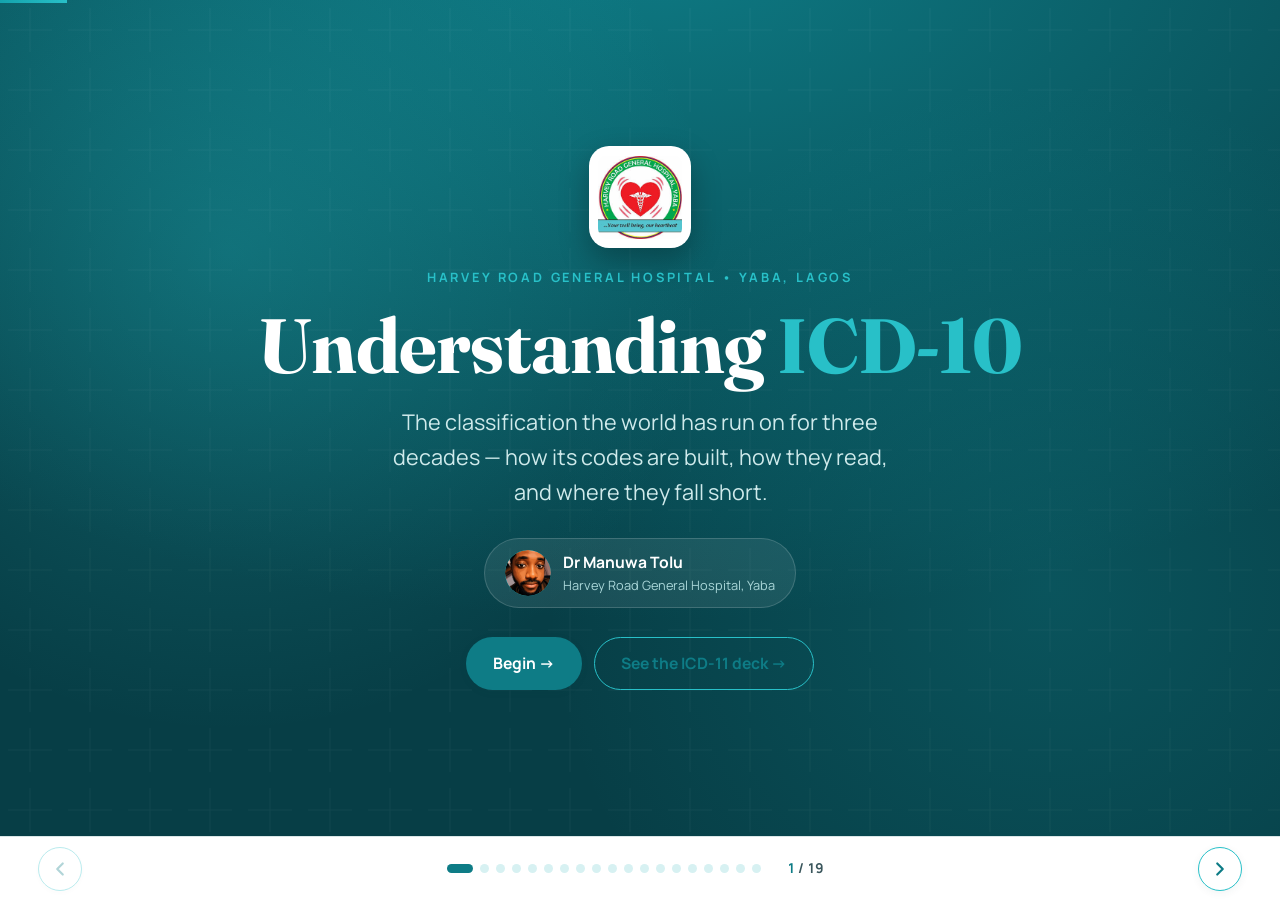
==== icd10/index.html @ 9a33a319 "ICD-10: mobile landing fix, bigger DB, OpenAI-assisted demo - Landing page: fix mobile clipping wher" ====
<!DOCTYPE html>
<html lang="en">
<head>
  <meta charset="UTF-8" />
  <meta name="viewport" content="width=device-width, initial-scale=1.0" />
  <meta name="description" content="A professional slide presentation on ICD-10 — what it is, a short history, how its codes are built and read, the 22 chapters, the friction of coding in a real EMR, a write-freely suggestion-pill demo, and its limitations. By Dr Manuwa Tolu, Harvey Road General Hospital, Yaba." />
  <meta name="author" content="Dr Manuwa Tolu" />
  <title>ICD-10 — Harvey Road General Hospital, Yaba</title>
  <link rel="icon" type="image/svg+xml" href="../assets/img/favicon.svg" />
  <link rel="preconnect" href="https://fonts.googleapis.com" />
  <link rel="preconnect" href="https://fonts.gstatic.com" crossorigin />
  <link href="https://fonts.googleapis.com/css2?family=Manrope:wght@400;500;600;700;800&family=Fraunces:opsz,wght@9..144,500;9..144,600;9..144,700&display=swap" rel="stylesheet" />
  <link rel="stylesheet" href="../assets/css/styles.css?v=20260629a" />
  <link rel="stylesheet" href="../assets/css/icd10.css?v=20260630b" />
</head>
<body>

  <div class="scroll-progress" id="scrollProgress" aria-hidden="true"></div>

  <div class="deck" id="deck">
    <div class="stage" id="stage">

    <!-- ============ 1 · COVER ============ -->
    <section class="slide cover is-active" id="cover" data-title="Cover">
      <div class="cover__bg" aria-hidden="true"></div>
      <div class="cover__inner">
        <img src="../assets/img/logo.jpeg?v=20260625g" alt="Harvey Road General Hospital crest" class="cover__logo" />
        <p class="eyebrow">Harvey Road General Hospital &bull; Yaba, Lagos</p>
        <h1 class="cover__title">Understanding <span>ICD-10</span></h1>
        <p class="cover__subtitle">The classification the world has run on for three decades &mdash; how its codes are built, how they read, and where they fall short.</p>
        <div class="cover__byline">
          <div class="avatar" aria-hidden="true"><img class="avatar__img" src="../assets/img/presenter.png?v=20260625g" alt="" onerror="this.remove()" />MT</div>
          <div>
            <strong>Dr Manuwa Tolu</strong>
            <span>Harvey Road General Hospital, Yaba</span>
          </div>
        </div>
        <div class="cover__cta">
          <button class="btn btn--solid btn--lg" data-target="outline" type="button">Begin &rarr;</button>
          <a class="btn btn--ghost btn--lg" href="../icd11/">See the ICD-11 deck &rarr;</a>
        </div>
      </div>
    </section>

    <!-- ============ OUTLINE ============ -->
    <section class="slide slide--tint" id="outline" data-title="Outline">
      <div class="slide__inner">
        <p class="kicker">What we&rsquo;ll cover</p>
        <h2>Outline</h2>
        <p class="lead">From what the ICD is, to how an ICD-10 code reads &mdash; and why a successor was needed.</p>

        <ol class="outline-list">
          <li><b>What the ICD is</b><span>A short history, and why we code</span></li>
          <li><b>One code, many names</b><span>Why a code beats a label</span></li>
          <li><b>ICD-10 in brief</b><span>The headline facts</span></li>
          <li><b>Anatomy of a code</b><span>Reading <code>I21.0</code>, piece by piece</span></li>
          <li><b>The 22 chapters</b><span>How the whole system is laid out</span></li>
          <li><b>Codes in practice</b><span>Everyday diagnoses, looked up</span></li>
          <li><b>Stressful with our EMR</b><span>The real friction on the ward</span></li>
          <li><b>A better way</b><span>Write freely, pick code pills &mdash; live demo</span></li>
          <li><b>Who should code?</b><span>Doctors, coders and software</span></li>
          <li><b>Limitations &amp; ICD-11</b><span>Where ICD-10 strains, and what&rsquo;s next</span></li>
        </ol>
      </div>
    </section>

    <!-- ============ WHAT IS ICD ============ -->
    <section class="slide" id="what-is-icd" data-title="What is the ICD?">
      <div class="slide__inner">
        <p class="kicker">Foundations</p>
        <h2>What is the ICD?</h2>
        <p class="lead">The WHO&rsquo;s global standard for turning a diagnosis into a structured, comparable <strong>code</strong>.</p>

        <div class="grid grid-3">
          <div class="card">
            <div class="card__icon">🌍</div>
            <h3>Common language</h3>
            <p>One code means the same thing worldwide.</p>
          </div>
          <div class="card">
            <div class="card__icon">📊</div>
            <h3>Counts what matters</h3>
            <p>Mortality and morbidity statistics start here.</p>
          </div>
          <div class="card">
            <div class="card__icon">💳</div>
            <h3>Runs the business</h3>
            <p>Billing, NHIS/HMO claims and research.</p>
          </div>
        </div>
      </div>
    </section>

    <!-- ============ HISTORY ============ -->
    <section class="slide slide--tint" id="history" data-title="A short history">
      <div class="slide__inner">
        <p class="kicker">Where it came from</p>
        <h2>A short history</h2>
        <p class="lead">130 years of classifying disease &mdash; with ICD-10 holding the line for a generation.</p>

        <ol class="htl">
          <li>
            <span class="htl__dot"></span>
            <span class="htl__year">1893</span>
            <h3>The first list</h3>
            <p>Bertillon&rsquo;s International List of Causes of Death.</p>
          </li>
          <li>
            <span class="htl__dot"></span>
            <span class="htl__year">1948</span>
            <h3>WHO takes over</h3>
            <p>ICD-6 &mdash; first to include illness, not just death.</p>
          </li>
          <li class="htl--focus">
            <span class="htl__dot"></span>
            <span class="htl__year">1994</span>
            <h3>ICD-10</h3>
            <p>Endorsed 1990, in use from 1994 &mdash; still used across much of the world.</p>
          </li>
          <li>
            <span class="htl__dot"></span>
            <span class="htl__year">2022</span>
            <h3>ICD-11</h3>
            <p>The digital successor, in effect since 1 Jan 2022.</p>
          </li>
        </ol>
      </div>
    </section>

    <!-- ============ WHY WE STRESS OURSELVES TO CODE ============ -->
    <section class="slide" id="why-stress" data-title="Why bother coding?">
      <div class="slide__inner">
        <p class="kicker">The honest question</p>
        <h2>Why stress ourselves coding every diagnosis?</h2>
        <p class="lead">On a busy ward it feels like extra paperwork. Why not just write &ldquo;heart attack&rdquo; in the notes and move on?</p>

        <div class="whyans">
          <p class="whyans__because">Because a diagnosis written in free text is just <em>words</em> &mdash; a coded one is <strong>data</strong> the whole system can read, count and act on.</p>
        </div>

        <div class="whyrow">
          <div class="whyrow__item">
            <span class="whyrow__k">🔎</span>
            <div><b>Words don&rsquo;t compute</b><span>&ldquo;HTN&rdquo;, &ldquo;high BP&rdquo; and &ldquo;hypertension&rdquo; are invisible to a search &mdash; one code (<code>I10</code>) unites them all.</span></div>
          </div>
          <div class="whyrow__item">
            <span class="whyrow__k">💳</span>
            <div><b>No code, no claim</b><span>NHIS/HMO reimbursement, audits and national statistics start from a valid code, not a phrase.</span></div>
          </div>
          <div class="whyrow__item">
            <span class="whyrow__k">🌍</span>
            <div><b>It travels</b><span>The same code means the same disease in any ward, any hospital, any country.</span></div>
          </div>
        </div>

        <div class="callout">The few seconds it takes to code a diagnosis are what turn a note nobody can query into a data point everyone can.</div>
      </div>
    </section>

    <!-- ============ ONE CODE, MANY NAMES (universality) ============ -->
    <section class="slide slide--tint" id="universality" data-title="One code, many names">
      <div class="slide__inner">
        <p class="kicker">The proof</p>
        <h2>One code, many names</h2>
        <p class="lead">Lay terms, abbreviations, clinical language, other tongues &mdash; all of these name the <strong>same disease</strong>, and ICD-10 collapses them into a single, unambiguous code.</p>

        <div class="uni" role="img" aria-label="The ICD-10 code I21.9, Acute myocardial infarction, surrounded by its many names: Heart attack, MI, Myocardial infarction, Coronary thrombosis, Cardiac infarction, Crise cardiaque (French), Herzinfarkt (German), and Infarto de miocardio (Spanish).">
          <div class="uni__orbit" aria-hidden="true"></div>

          <div class="uni__core">
            <span class="uni__corecode">I21.9</span>
            <span class="uni__corelabel">Acute myocardial infarction</span>
            <span class="uni__coretag">ICD-10 &middot; Circulatory system</span>
          </div>

          <span class="uni__term uni__term--1"><span class="uni__chip">Heart attack</span></span>
          <span class="uni__term uni__term--2"><span class="uni__chip">MI</span></span>
          <span class="uni__term uni__term--3"><span class="uni__chip">Myocardial infarction</span></span>
          <span class="uni__term uni__term--4"><span class="uni__chip">Coronary thrombosis</span></span>
          <span class="uni__term uni__term--5"><span class="uni__chip">Cardiac infarction</span></span>
          <span class="uni__term uni__term--6"><span class="uni__chip">Crise cardiaque <em>FR</em></span></span>
          <span class="uni__term uni__term--7"><span class="uni__chip">Herzinfarkt <em>DE</em></span></span>
          <span class="uni__term uni__term--8"><span class="uni__chip">Infarto de miocardio <em>ES</em></span></span>
        </div>

        <p class="footnote">Eight names, one meaning &mdash; <code>I21.9</code>. That is what &ldquo;a common language for health&rdquo; actually buys us, and the clearest answer to <em>why we code</em>.</p>
      </div>
    </section>

    <!-- ============ WHY WE CODE ============ -->
    <section class="slide" id="why-code" data-title="Why we code">
      <div class="slide__inner">
        <p class="kicker">Why it matters</p>
        <h2>Why code a diagnosis at all?</h2>
        <p class="lead">A coded diagnosis is more than a label &mdash; it becomes data that works for you.</p>

        <div class="grid grid-3">
          <div class="card">
            <div class="card__icon">📈</div>
            <h3>Epidemiology &amp; planning</h3>
            <p>Track disease burden, spot outbreaks, and allocate resources on real counts.</p>
          </div>
          <div class="card">
            <div class="card__icon">💳</div>
            <h3>Billing &amp; claims</h3>
            <p>NHIS/HMO reimbursement and tariffs start from a valid code.</p>
          </div>
          <div class="card">
            <div class="card__icon">🔬</div>
            <h3>Research &amp; audit</h3>
            <p>Coded records can be queried in seconds &mdash; no manual chart review.</p>
          </div>
        </div>

        <div class="callout">Whatever the edition, the point is the same: a name nobody can query becomes a data point everyone can.</div>
      </div>
    </section>

    <!-- ============ ICD-10 IN BRIEF ============ -->
    <section class="slide slide--tint" id="brief" data-title="ICD-10 in brief">
      <div class="slide__inner">
        <p class="kicker">The 1994 standard</p>
        <h2>ICD-10, in brief</h2>
        <p class="lead">For three decades the world&rsquo;s default &mdash; the version most hospitals, including ours, still code with.</p>

        <ul class="feature-list feature-list--lg">
          <li><strong>Paper-first</strong> &mdash; built for printed tabular volumes and manual coding; software support came later.</li>
          <li><strong>Alphanumeric codes</strong> &mdash; a letter then digits, e.g. <code>I21</code> for an acute myocardial infarction.</li>
          <li><strong>Pre-coordinated</strong> &mdash; one fixed code per concept, with little room to combine detail or grow.</li>
        </ul>

        <div class="stat-row">
          <div class="stat"><span class="stat__num" data-count="1994">1994</span><span class="stat__label">came into use</span></div>
          <div class="stat"><span class="stat__num" data-count="22">22</span><span class="stat__label">chapters</span></div>
          <div class="stat"><span class="stat__num" data-count="14400" data-prefix="~" data-comma="1">~14,400</span><span class="stat__label">codes</span></div>
        </div>

        <p class="footnote">Endorsed by the World Health Assembly in 1990 and in use from 1994. ICD-11 replaced it from 1&nbsp;January&nbsp;2022 &mdash; but ICD-10 remains widely in service.</p>
      </div>
    </section>

    <!-- ============ ANATOMY OF A CODE ============ -->
    <section class="slide" id="anatomy" data-title="Anatomy of a code">
      <div class="slide__inner">
        <p class="kicker">Reading a code</p>
        <h2>Anatomy of an ICD-10 code</h2>

        <div class="a10">
          <div class="a10__codewrap">
            <div class="a10__code" aria-hidden="true">
              <span class="a10seg a10seg--1">I</span><span class="a10seg a10seg--2">21</span><span class="a10seg a10dot">.</span><span class="a10seg a10seg--3" id="a10SubDigit">0</span>
            </div>
            <p class="a10dxline"><span class="a10dxline__code" id="a10DxCode">I21.0</span> <span id="a10DxText">Acute MI of the anterior wall</span></p>
            <p class="a10hint">Watch the <b>4th character</b> &mdash; one category, many diagnoses.</p>
          </div>
          <ul class="a10legend">
            <li class="a10legend__row a10legend__row--1"><span class="a10dotk a10dotk--1"></span><strong>I</strong> &mdash; <b>chapter</b>: IX Diseases of the circulatory system (I00&ndash;I99)</li>
            <li class="a10legend__row a10legend__row--2"><span class="a10dotk a10dotk--2"></span><strong>21</strong> &mdash; <b>category</b>: acute myocardial infarction</li>
            <li class="a10legend__row a10legend__row--3"><span class="a10dotk a10dotk--3"></span><strong>.<span id="a10SubLegendDigit">0</span></strong> &mdash; <b>subcategory</b>: <span id="a10SubText">anterior wall</span> &middot; the 4th character adds the detail</li>
          </ul>
        </div>

        <p class="footnote">One letter, then digits, then an optional decimal detail &mdash; and that last character is where one diagnosis becomes many. The same heart attack is <code>BA41</code> in ICD-11 &mdash; <a href="../icd11/">see how that deck builds it</a>.</p>
      </div>
    </section>

    <!-- ============ THE 22 CHAPTERS ============ -->
    <section class="slide slide--tint" id="chapters" data-title="The 22 chapters">
      <div class="slide__inner slide__inner--wide">
        <p class="kicker">The whole map</p>
        <h2>The shape of ICD-10 &mdash; 22 chapters</h2>
        <p class="lead">Every code lives in one of 22 chapters, each owning a block of the alphabet.</p>

        <div class="chapters-cols">
          <table class="struct-table struct-table--chap a10chap">
            <thead><tr><th>#</th><th>Range</th><th>Chapter</th></tr></thead>
            <tbody>
              <tr style="--i:1"><td>I</td><td><code>A00&ndash;B99</code></td><td>Certain infectious or parasitic diseases</td></tr>
              <tr style="--i:2"><td>II</td><td><code>C00&ndash;D48</code></td><td>Neoplasms</td></tr>
              <tr style="--i:3"><td>III</td><td><code>D50&ndash;D89</code></td><td>Blood, blood-forming organs &amp; immune mechanism</td></tr>
              <tr style="--i:4"><td>IV</td><td><code>E00&ndash;E90</code></td><td>Endocrine, nutritional or metabolic</td></tr>
              <tr style="--i:5"><td>V</td><td><code>F00&ndash;F99</code></td><td>Mental and behavioural disorders</td></tr>
              <tr style="--i:6"><td>VI</td><td><code>G00&ndash;G99</code></td><td>Nervous system</td></tr>
              <tr style="--i:7"><td>VII</td><td><code>H00&ndash;H59</code></td><td>Eye and adnexa</td></tr>
              <tr style="--i:8"><td>VIII</td><td><code>H60&ndash;H95</code></td><td>Ear and mastoid process</td></tr>
              <tr style="--i:9"><td>IX</td><td><code>I00&ndash;I99</code></td><td>Circulatory system</td></tr>
              <tr style="--i:10"><td>X</td><td><code>J00&ndash;J99</code></td><td>Respiratory system</td></tr>
              <tr style="--i:11"><td>XI</td><td><code>K00&ndash;K93</code></td><td>Digestive system</td></tr>
            </tbody>
          </table>
          <table class="struct-table struct-table--chap a10chap">
            <thead><tr><th>#</th><th>Range</th><th>Chapter</th></tr></thead>
            <tbody>
              <tr style="--i:12"><td>XII</td><td><code>L00&ndash;L99</code></td><td>Skin and subcutaneous tissue</td></tr>
              <tr style="--i:13"><td>XIII</td><td><code>M00&ndash;M99</code></td><td>Musculoskeletal system &amp; connective tissue</td></tr>
              <tr style="--i:14"><td>XIV</td><td><code>N00&ndash;N99</code></td><td>Genitourinary system</td></tr>
              <tr style="--i:15"><td>XV</td><td><code>O00&ndash;O99</code></td><td>Pregnancy, childbirth and the puerperium</td></tr>
              <tr style="--i:16"><td>XVI</td><td><code>P00&ndash;P96</code></td><td>Certain conditions originating in the perinatal period</td></tr>
              <tr style="--i:17"><td>XVII</td><td><code>Q00&ndash;Q99</code></td><td>Congenital malformations &amp; chromosomal abnormalities</td></tr>
              <tr style="--i:18"><td>XVIII</td><td><code>R00&ndash;R99</code></td><td>Symptoms, signs &amp; abnormal findings, NEC</td></tr>
              <tr style="--i:19"><td>XIX</td><td><code>S00&ndash;T98</code></td><td>Injury, poisoning &amp; external-cause consequences</td></tr>
              <tr style="--i:20"><td>XX</td><td><code>V01&ndash;Y98</code></td><td>External causes of morbidity and mortality</td></tr>
              <tr style="--i:21"><td>XXI</td><td><code>Z00&ndash;Z99</code></td><td>Factors influencing health status</td></tr>
              <tr style="--i:22"><td>XXII</td><td><code>U00&ndash;U85</code></td><td>Codes for special purposes</td></tr>
            </tbody>
          </table>
        </div>

        <p class="footnote">Chapter&nbsp;IX (circulatory) holds <code>I21</code> &mdash; our heart attack. Letters map to body systems; <code>U</code> is reserved for special purposes.</p>
      </div>
    </section>

    <!-- ============ CODES IN PRACTICE (typewriter) ============ -->
    <section class="slide" id="reading" data-title="Codes in practice">
      <div class="slide__inner">
        <p class="kicker">On the ward</p>
        <h2>Reading codes in practice</h2>
        <p class="lead">In a standard EMR you don&rsquo;t memorise codes &mdash; you look them up. Type the diagnosis, pick the match.</p>

        <div class="a10wt">
          <div class="searchbox searchbox--demo a10wt__box">
            <svg viewBox="0 0 24 24" width="18" height="18" fill="none" stroke="currentColor" stroke-width="2.2" stroke-linecap="round"><circle cx="11" cy="11" r="7"></circle><line x1="21" y1="21" x2="16.65" y2="16.65"></line></svg>
            <span class="wt__typed" id="a10Typed"></span><span class="wt__caret" id="a10Caret"></span>
          </div>
          <ul class="a10wt__results" id="a10Results">
            <li data-pick="1"><code>B54</code><span>Unspecified malaria</span></li>
            <li><code>B50</code><span>Plasmodium falciparum malaria</span></li>
            <li><code>B51</code><span>Plasmodium vivax malaria</span></li>
          </ul>
        </div>

        <button class="btn btn--ghost a10wt__replay" id="a10Replay" type="button">↻ Replay</button>
      </div>
    </section>

    <!-- ============ CHALLENGES ON OUR WARD ============ -->
    <section class="slide slide--tint" id="challenges" data-title="The problem on our ward">
      <div class="slide__inner">
        <p class="kicker">The real-world friction</p>
        <h2>Why coding is stressful with our EMR</h2>
        <p class="lead">The classification is sound &mdash; but day to day, three things get in the way.</p>

        <div class="grid grid-3 a10lim">
          <div class="card" style="--i:1"><div class="card__icon">⌨️</div><h3>The search barely works</h3><p>Our EMR&rsquo;s ICD field is sluggish &mdash; it often doesn&rsquo;t register what you type, so you give up and free-type the diagnosis instead.</p></div>
          <div class="card" style="--i:2"><div class="card__icon">📶</div><h3>It chokes on our internet</h3><p>The lookup leans on connectivity we don&rsquo;t reliably have; on a slow day the code list simply won&rsquo;t load.</p></div>
          <div class="card" style="--i:3"><div class="card__icon">🔤</div><h3>ICD&rsquo;s words aren&rsquo;t our words</h3><p>You want to write <em>otomycosis</em> &mdash; but the pick-list has no entry, so you reword it as <em>chronic otitis externa</em> and the real picture is lost.</p></div>
        </div>

        <div class="callout">So clinicians abandon the code field altogether &mdash; and the diagnosis never becomes data.</div>
      </div>
    </section>

    <!-- ============ THE FIX: WRITE FREELY, PICK THE CODE (demo) ============ -->
    <section class="slide" id="dx-pills" data-title="Write freely, pick the code">
      <div class="slide__inner slide__inner--wide">
        <p class="kicker">A better way</p>
        <h2>Write it your way &mdash; code it anyway</h2>
        <p class="lead">Don&rsquo;t fight a drop-down. Write the diagnosis as you mean it &mdash; the raw text is kept &mdash; and ICD-10 <strong>suggestion pills</strong> appear beneath. Tap the ones that fit; pick as many as you need.</p>

        <div class="a10dx">
          <div class="a10dx__entry">
            <label class="a10dx__label" for="a10dxText">Diagnosis / assessment <span>write it the way you think</span></label>
            <textarea id="a10dxText" rows="2" placeholder="e.g. poorly controlled HTN, T2DM with a foot ulcer, malaria"></textarea>
            <div class="coder__status" id="a10dxStatus"><span class="dotpulse"></span> Type a diagnosis &mdash; suggestions appear as you write</div>
            <div class="a10dx__try">
              <span class="a10dx__trylabel">Try:</span>
              <button class="a10dx__ex" type="button" data-ex="diabetic foot ulcer, T2DM">diabetic foot ulcer</button>
              <button class="a10dx__ex" type="button" data-ex="poorly controlled HTN, T2DM, malaria">HTN, T2DM, malaria</button>
              <button class="a10dx__ex" type="button" data-ex="acute heart failure with AKI">heart failure, AKI</button>
            </div>
          </div>

          <div class="a10dx__cols">
            <div class="a10dx__col">
              <span class="a10dx__sub">Suggested ICD-10 codes &mdash; tap to add</span>
              <div class="a10dx__suggest" id="a10dxSuggest"><p class="a10dx__hint">Start typing a diagnosis to see suggestions.</p></div>
            </div>
            <div class="a10dx__col">
              <span class="a10dx__sub">Your coded diagnosis</span>
              <div class="a10dx__rawcard">
                <span class="a10dx__rawlabel">Raw assessment &mdash; kept as written</span>
                <p class="a10dx__raw" id="a10dxRawEcho"><span class="a10dx__rawempty">&mdash;</span></p>
                <span class="a10dx__rawlabel">Selected ICD-10 codes</span>
                <div class="a10dx__chosen" id="a10dxChosen"><span class="a10dx__none">No codes selected yet</span></div>
              </div>
            </div>
          </div>
        </div>

        <p class="footnote">The raw assessment is preserved verbatim; codes are <strong>added, not substituted</strong>. When the AI reader is enabled it expands shorthand and plain prose; otherwise it matches offline. One field, no drop-down.</p>
      </div>
    </section>

    <!-- ============ FASTER EVERYWHERE: PRESCRIBING DEMO ============ -->
    <section class="slide slide--tint" id="faster-rx" data-title="Faster everywhere">
      <div class="slide__inner">
        <p class="kicker">The same idea, everywhere</p>
        <h2>And it makes the whole encounter faster</h2>
        <p class="lead">Type naturally, tap to confirm &mdash; the same pattern runs prescribing too. Write the order the way you already do; pills map each drug to the pharmacy in one tap.</p>

        <div class="rx" id="a10rx">
          <div class="rx__entry">
            <span class="rx__label">Prescription</span>
            <div class="searchbox searchbox--demo rx__box">
              <svg viewBox="0 0 24 24" width="18" height="18" fill="none" stroke="currentColor" stroke-width="2.2" stroke-linecap="round"><path d="M4 7h16M4 12h16M4 17h10"></path></svg>
              <span class="rx__typed" id="a10rxTyped"></span><span class="rx__caret" id="a10rxCaret"></span>
            </div>
          </div>

          <ul class="rx__suggestions" id="a10rxSuggestions">
            <li data-rx="1">
              <span class="rx__pillmain"><code>AUG</code> Amoxicillin/clavulanate 625 mg tablet</span>
              <span class="rx__pillsig">PO &middot; TDS &middot; 7 days &middot; 21 tabs</span>
              <span class="rx__tick">✓</span>
            </li>
            <li data-rx="2">
              <span class="rx__pillmain"><code>PCM</code> Paracetamol 1 g tablet</span>
              <span class="rx__pillsig">PO &middot; QDS PRN &middot; 5 days</span>
              <span class="rx__tick">✓</span>
            </li>
          </ul>

          <div class="rx__synced" id="a10rxSynced">
            <span class="rx__synceddot"></span> Sent to pharmacy &mdash; 2 items queued for dispensing
          </div>
        </div>

        <button class="btn btn--ghost a10wt__replay" id="a10rxReplay" type="button">↻ Replay</button>
        <p class="result-disclaimer">Illustration. <em>augmentin 625 tds x 7/7</em> = amoxicillin/clavulanate 625 mg three times daily for 7 days; <em>pcm 1g qds prn</em> = paracetamol 1 g four times daily as needed.</p>
      </div>
    </section>

    <!-- ============ WHO SHOULD CODE? ============ -->
    <section class="slide" id="who-codes" data-title="Should doctors be the ones coding?">
      <div class="slide__inner">
        <p class="kicker">A practical question</p>
        <h2>Should doctors be the ones coding?</h2>
        <p class="lead"><strong>Not necessarily.</strong> The model varies by setting &mdash; and technology is changing the answer.</p>

        <div class="grid grid-3">
          <div class="card">
            <div class="card__icon">🩺</div>
            <h3>Doctors document</h3>
            <p>The clinician records the diagnosis and findings &mdash; in their own words, at the point of care.</p>
          </div>
          <div class="card">
            <div class="card__icon">🗂️</div>
            <h3>Coders translate</h3>
            <p>In many systems, trained medical coders take that documentation and assign the correct ICD codes &mdash; after the encounter.</p>
          </div>
          <div class="card">
            <div class="card__icon">💡</div>
            <h3>Software assists</h3>
            <p>Modern EMRs suggest likely ICD codes from the notes &mdash; like the pills we just saw &mdash; leaving the clinician to confirm, not code from scratch.</p>
          </div>
        </div>

        <div class="callout">The goal is not to make every doctor a coder &mdash; it&rsquo;s to ensure every diagnosis becomes a <strong>coded, comparable data point</strong> with as little friction as possible.</div>
      </div>
    </section>

    <!-- ============ LIMITATIONS (an honest appraisal) ============ -->
    <section class="slide slide--tint" id="limitations" data-title="Limitations">
      <div class="slide__inner">
        <p class="kicker">An honest appraisal</p>
        <h2>Where ICD-10 strains</h2>
        <p class="lead">It has served well &mdash; but a classification designed for paper in the 1980s shows its age in a digital hospital.</p>

        <div class="grid grid-3 a10lim">
          <div class="card" style="--i:1"><div class="card__icon">📚</div><h3>Built for paper</h3><p>Designed for printed volumes and manual coding &mdash; bolted onto EMRs rather than built for them.</p></div>
          <div class="card" style="--i:2"><div class="card__icon">📦</div><h3>Running out of room</h3><p>Categories are nearly full; there is little space to add new diseases without awkward reshuffling.</p></div>
          <div class="card" style="--i:3"><div class="card__icon">🧩</div><h3>No post-coordination</h3><p>Every combination needs its own pre-built code &mdash; so detail like laterality or severity is often missing.</p></div>
          <div class="card" style="--i:4"><div class="card__icon">🐢</div><h3>Slow to update</h3><p>Revisions come years apart; the classification lags behind how medicine actually changes.</p></div>
          <div class="card" style="--i:5"><div class="card__icon">🌐</div><h3>Fragmented variants</h3><p>National editions (ICD-10-CM, ICD-10-GM) diverge &mdash; eroding the very comparability the ICD exists for.</p></div>
          <div class="card" style="--i:6"><div class="card__icon">💻</div><h3>Not digital-native</h3><p>No official API or live coding tool; search and mapping are bolt-on, not built-in.</p></div>
        </div>
      </div>
    </section>

    <!-- ============ WHY A SUCCESSOR (bridge) ============ -->
    <section class="slide" id="successor" data-title="Why ICD-11 followed">
      <div class="slide__inner">
        <p class="kicker">The next step</p>
        <h2>Why a successor was needed</h2>
        <p class="lead">Every limitation we just saw is something ICD-11 was designed to fix.</p>

        <div class="table-wrap">
          <table class="compare">
            <thead>
              <tr><th>&nbsp;</th><th>ICD-10</th><th class="hl">ICD-11</th></tr>
            </thead>
            <tbody>
              <tr><td>Era</td><td>Paper-first</td><td class="hl">Digital-first (API)</td></tr>
              <tr><td>Detail</td><td>Pre-coordinated</td><td class="hl">Stem + extension clustering</td></tr>
              <tr><td>Scale</td><td>~14,400 codes</td><td class="hl">1.6M+ concepts</td></tr>
              <tr><td>Updates</td><td>Slow revisions</td><td class="hl">Continuous</td></tr>
              <tr><td>EMR fit</td><td>Bolted on</td><td class="hl">Native + SNOMED&nbsp;CT</td></tr>
            </tbody>
          </table>
        </div>

        <div class="cover__cta a10cta">
          <a class="btn btn--solid btn--lg" href="../icd11/">Explore ICD-11 &rarr;</a>
        </div>
      </div>
    </section>

    <!-- ============ REFERENCES ============ -->
    <section class="slide" id="references" data-title="References">
      <div class="slide__inner">
        <p class="kicker">Sources</p>
        <h2>References &amp; further reading</h2>
        <p class="lead">All ICD materials are published by the World Health Organization.</p>

        <ol class="refs">
          <li>World Health Organization. <em>International Statistical Classification of Diseases and Related Health Problems, 10th Revision (ICD-10)</em>. Geneva: WHO; 1994. <span>icd.who.int/browse10</span></li>
          <li>World Health Organization. <em>ICD-10, Volume 2 &mdash; Instruction Manual</em>. Geneva: WHO. <span>icd.who.int</span></li>
          <li>World Health Organization. <em>ICD-10 online browser (2019)</em>. <span>icd.who.int/browse10</span></li>
          <li>World Health Organization. <em>ICD-11 for Mortality and Morbidity Statistics</em>. <span>icd.who.int</span></li>
          <li>Harrison JE, Weber S, Jakob R, Chute CG. ICD-11: an international classification of diseases for the twenty-first century. <em>BMC Med Inform Decis Mak</em>. 2021;21(Suppl 6):206.</li>
        </ol>

        <p class="footnote">ICD-10 and ICD-11 are products of the World Health Organization. Codes shown in this deck are illustrative, for teaching.</p>
      </div>
    </section>

    <!-- ============ CLOSE ============ -->
    <section class="slide slide--dark close" id="close" data-title="Thank you">
      <div class="slide__inner close__inner">
        <img src="../assets/img/logo.jpeg?v=20260625g" alt="" class="close__logo" />
        <h2>ICD-10 &mdash; the standard that mapped a generation of medicine</h2>
        <p class="lead lead--light">Robust, universal and still everywhere &mdash; even as ICD-11 takes the baton.</p>
        <div class="close__byline">
          <div class="avatar avatar--lg" aria-hidden="true"><img class="avatar__img" src="../assets/img/presenter.png?v=20260625g" alt="" onerror="this.remove()" />MT</div>
          <div>
            <strong>Dr Manuwa Tolu</strong>
            <span>Harvey Road General Hospital, Yaba, Lagos</span>
          </div>
        </div>
        <p class="close__thanks">Thank you.</p>
        <div class="cover__cta">
          <a class="btn btn--ghost btn--lg" href="../">Both decks</a>
          <a class="btn btn--ghost btn--lg" href="../icd11/">ICD-11 &rarr;</a>
        </div>
        <p class="close__copyright">&copy; <span id="year"></span> Harvey Road General Hospital, Yaba · Educational use. ICD-10 &amp; ICD-11 are products of the World Health Organization.</p>
      </div>
    </section>

    </div><!-- /stage -->
  </div><!-- /deck -->

  <nav class="deck-controls" id="deckControls" aria-label="Slide controls">
    <button class="navbtn navbtn--prev" id="btnPrev" type="button" aria-label="Previous slide">
      <svg viewBox="0 0 24 24" width="22" height="22" fill="none" stroke="currentColor" stroke-width="2.4" stroke-linecap="round" stroke-linejoin="round"><polyline points="15 18 9 12 15 6"></polyline></svg>
    </button>
    <div class="deck-controls__center">
      <div class="dots" id="dots" role="tablist" aria-label="Go to slide"></div>
      <span class="counter"><span id="counterNow">1</span> / <span id="counterTotal">1</span></span>
    </div>
    <button class="navbtn navbtn--next" id="btnNext" type="button" aria-label="Next slide">
      <svg viewBox="0 0 24 24" width="22" height="22" fill="none" stroke="currentColor" stroke-width="2.4" stroke-linecap="round" stroke-linejoin="round"><polyline points="9 18 15 12 9 6"></polyline></svg>
    </button>
  </nav>

  <script src="../assets/js/deck.js?v=20260629a"></script>
  <script src="../assets/js/icd10-data.js?v=20260630d"></script>
  <script src="../assets/js/icd10.js?v=20260630d"></script>
</body>
</html>
---- assets/css/styles.css ----
/* =========================================================
   ICD-11 & HCD — Harvey Road General Hospital, Yaba
   Slide-deck presentation stylesheet
   ========================================================= */

:root {
  --teal-900: #073e46;
  --teal-800: #0a5560;
  --teal-700: #0e7c86;
  --teal-600: #0c6f78;
  --teal-500: #14a3ad;
  --teal-300: #28c0c8;
  --teal-100: #d7f1f2;
  --teal-50:  #eef9f9;

  --ink:      #0f2429;
  --ink-soft: #3a565c;
  --muted:    #6a8186;
  --line:     #d9e6e7;
  --bg:       #ffffff;
  --bg-tint:  #f3fafa;

  --amber:    #e0922f;
  --rose:     #d6584f;
  --green:    #2f9e6b;
  --purple:   #8a5cc6;

  --shadow-sm: 0 2px 8px rgba(7, 62, 70, 0.06);
  --shadow-md: 0 10px 30px rgba(7, 62, 70, 0.10);
  --shadow-lg: 0 24px 60px rgba(7, 62, 70, 0.16);

  --radius: 16px;
  --radius-sm: 10px;
  --maxw: 980px;

  --topbar-h: 62px;
  --controls-h: 64px;

  --font-sans: 'Manrope', system-ui, -apple-system, 'Segoe UI', Roboto, sans-serif;
  --font-serif: 'Fraunces', Georgia, 'Times New Roman', serif;
}

* { box-sizing: border-box; }

html, body { height: 100%; }

body {
  margin: 0;
  font-family: var(--font-sans);
  color: var(--ink);
  background: var(--bg);
  line-height: 1.6;
  -webkit-font-smoothing: antialiased;
  text-rendering: optimizeLegibility;
  display: flex;
  flex-direction: column;
  overflow: hidden;               /* the deck owns scrolling, not the page */
}

h1, h2, h3 { font-family: var(--font-serif); line-height: 1.12; letter-spacing: -0.01em; margin: 0; }
p { margin: 0 0 1rem; }
code {
  font-family: 'SFMono-Regular', ui-monospace, 'Cascadia Code', Menlo, Consolas, monospace;
  background: var(--teal-50);
  color: var(--teal-800);
  padding: 0.12em 0.4em;
  border-radius: 6px;
  font-size: 0.92em;
  font-weight: 600;
}

/* ---------- slide-position progress ---------- */
.scroll-progress {
  position: fixed; top: 0; left: 0; height: 3px; width: 0%;
  background: linear-gradient(90deg, var(--teal-500), var(--teal-300));
  z-index: 1000; transition: width 0.45s cubic-bezier(.4,0,.2,1);
}

/* ---------- top bar ---------- */
.topbar {
  flex: none; height: var(--topbar-h); z-index: 900;
  display: flex; align-items: center; gap: 1.2rem;
  padding: 0 clamp(1rem, 4vw, 2.4rem);
  background: rgba(255,255,255,0.9);
  backdrop-filter: saturate(180%) blur(14px);
  border-bottom: 1px solid var(--line);
}
.brand { display: flex; align-items: center; gap: 0.65rem; text-decoration: none; color: var(--ink); }
.brand__logo { width: 38px; height: 38px; }
.brand__text { display: flex; flex-direction: column; line-height: 1.15; }
.brand__text strong { font-size: 0.9rem; font-weight: 700; }
.brand__text small { font-size: 0.72rem; color: var(--muted); }

.topnav { display: flex; gap: 0.15rem; margin-left: auto; }
.topnav a {
  text-decoration: none; color: var(--ink-soft); font-weight: 600; font-size: 0.85rem;
  padding: 0.4rem 0.65rem; border-radius: 8px; transition: background 0.18s, color 0.18s; cursor: pointer;
}
.topnav a:hover { background: var(--teal-50); color: var(--teal-700); }
.topnav a.active { background: var(--teal-700); color: #fff; }

.topbar__actions { display: flex; align-items: center; gap: 0.5rem; margin-left: 0.4rem; }

/* ---------- buttons ---------- */
.btn {
  font-family: var(--font-sans); font-weight: 700; font-size: 0.85rem;
  border-radius: 999px; padding: 0.5rem 1.1rem; cursor: pointer;
  border: 1.5px solid transparent; transition: transform 0.12s, box-shadow 0.18s, background 0.18s, color 0.18s;
  white-space: nowrap; text-decoration: none; display: inline-flex; align-items: center; gap: 0.4rem;
}
.btn:active { transform: translateY(1px); }
.btn--solid { background: var(--teal-700); color: #fff; box-shadow: var(--shadow-sm); }
.btn--solid:hover { background: var(--teal-800); box-shadow: var(--shadow-md); }
.btn--ghost { background: transparent; color: var(--teal-700); border-color: var(--teal-300); }
.btn--ghost:hover { background: var(--teal-50); }
.btn--lg { padding: 0.8rem 1.6rem; font-size: 0.98rem; }
.slide--dark .btn--ghost { color: #cdeef0; border-color: rgba(255,255,255,0.4); }
.slide--dark .btn--ghost:hover { background: rgba(255,255,255,0.08); }

.hamburger { display: none; flex-direction: column; gap: 4px; background: none; border: none; cursor: pointer; padding: 6px; }
.hamburger span { width: 22px; height: 2px; background: var(--ink); border-radius: 2px; transition: 0.2s; }
.hamburger[aria-expanded="true"] span:nth-child(1) { transform: translateY(6px) rotate(45deg); }
.hamburger[aria-expanded="true"] span:nth-child(2) { opacity: 0; }
.hamburger[aria-expanded="true"] span:nth-child(3) { transform: translateY(-6px) rotate(-45deg); }

/* =========================================================
   DECK / STAGE — one slide at a time
   ========================================================= */
.deck { flex: 1; position: relative; overflow: hidden; }
.stage { position: absolute; inset: 0; }

.slide {
  position: absolute; inset: 0;
  display: flex;                          /* center content, scroll if tall */
  overflow-y: auto; overflow-x: hidden;
  padding: clamp(2rem, 6vh, 4.5rem) clamp(1.5rem, 6vw, 4.5rem);
  opacity: 0; visibility: hidden;
  pointer-events: none;
  -webkit-overflow-scrolling: touch;
}
.slide__inner { max-width: var(--maxw); width: 100%; margin: auto; }   /* auto-margin = no clipping when overflowing */
.slide__inner--wide { max-width: 1240px; }

/* active / leaving states */
.slide.is-active { opacity: 1; visibility: visible; pointer-events: auto; z-index: 2; }
.slide.is-leaving { opacity: 1; visibility: visible; pointer-events: none; z-index: 1; }

/* direction-aware whole-slide motion */
.stage[data-dir="next"] .slide.is-active  { animation: slideInRight 0.55s cubic-bezier(.22,.61,.36,1) both; }
.stage[data-dir="prev"] .slide.is-active  { animation: slideInLeft  0.55s cubic-bezier(.22,.61,.36,1) both; }
.stage[data-dir="next"] .slide.is-leaving { animation: slideOutLeft  0.5s ease both; }
.stage[data-dir="prev"] .slide.is-leaving { animation: slideOutRight 0.5s ease both; }

@keyframes slideInRight { from { opacity: 0; transform: translateX(60px); } to { opacity: 1; transform: none; } }
@keyframes slideInLeft  { from { opacity: 0; transform: translateX(-60px);} to { opacity: 1; transform: none; } }
@keyframes slideOutLeft { from { opacity: 1; transform: none; } to { opacity: 0; transform: translateX(-50px); } }
@keyframes slideOutRight{ from { opacity: 1; transform: none; } to { opacity: 0; transform: translateX(50px); } }

/* staggered content reveal on the active slide */
.slide:not(.is-active):not(.is-leaving) .slide__inner > * { opacity: 0; transform: translateY(18px); }
.slide.is-active .slide__inner > * { animation: rise 0.6s cubic-bezier(.22,.61,.36,1) both; }
.slide.is-active .slide__inner > *:nth-child(1) { animation-delay: 0.12s; }
.slide.is-active .slide__inner > *:nth-child(2) { animation-delay: 0.19s; }
.slide.is-active .slide__inner > *:nth-child(3) { animation-delay: 0.26s; }
.slide.is-active .slide__inner > *:nth-child(4) { animation-delay: 0.33s; }
.slide.is-active .slide__inner > *:nth-child(5) { animation-delay: 0.40s; }
.slide.is-active .slide__inner > *:nth-child(6) { animation-delay: 0.47s; }
@keyframes rise { from { opacity: 0; transform: translateY(18px); } to { opacity: 1; transform: none; } }

/* nice thin scrollbars inside slides */
.slide::-webkit-scrollbar { width: 9px; }
.slide::-webkit-scrollbar-thumb { background: var(--teal-100); border-radius: 9px; border: 2px solid transparent; background-clip: content-box; }
.slide::-webkit-scrollbar-thumb:hover { background: var(--teal-300); background-clip: content-box; }

.slide--tint { background: var(--bg-tint); }
.slide--dark { background: radial-gradient(120% 120% at 80% 0%, var(--teal-800), var(--teal-900)); color: #eaf6f7; }

.kicker {
  text-transform: uppercase; letter-spacing: 0.16em; font-size: 0.78rem; font-weight: 800;
  color: var(--teal-700); margin: 0 0 0.7rem;
}
.kicker--light { color: var(--teal-300); }
.slide h2 { font-size: clamp(1.7rem, 3.6vw, 2.6rem); margin-bottom: 0.9rem; }
.slide h2 span.accent-text { color: var(--teal-300); }
.lead { font-size: clamp(1.02rem, 1.7vw, 1.2rem); color: var(--ink-soft); max-width: 58ch; margin-bottom: 2.6rem; }
.lead--light { color: #bfe3e5; }

@media (prefers-reduced-motion: reduce) {
  .slide.is-active, .slide.is-leaving { animation: none !important; }
  .slide__inner > * { animation: none !important; opacity: 1 !important; transform: none !important; }
}

/* =========================================================
   DECK CONTROLS
   ========================================================= */
.deck-controls {
  flex: none; height: var(--controls-h); z-index: 900;
  display: flex; align-items: center; justify-content: space-between;
  gap: 1rem; padding: 0 clamp(1rem, 4vw, 2.4rem);
  background: rgba(255,255,255,0.92);
  backdrop-filter: saturate(180%) blur(14px);
  border-top: 1px solid var(--line);
}
.navbtn {
  width: 44px; height: 44px; border-radius: 50%; flex: none;
  border: 1.5px solid var(--teal-300); background: #fff; color: var(--teal-700);
  display: grid; place-items: center; cursor: pointer;
  transition: transform 0.15s, background 0.18s, color 0.18s, box-shadow 0.18s, opacity 0.18s;
  box-shadow: var(--shadow-sm);
}
.navbtn:hover:not(:disabled) { background: var(--teal-700); color: #fff; transform: scale(1.06); box-shadow: var(--shadow-md); }
.navbtn:active:not(:disabled) { transform: scale(0.96); }
.navbtn:disabled { opacity: 0.32; cursor: not-allowed; }

.deck-controls__center { display: flex; align-items: center; gap: 1rem; flex-wrap: wrap; justify-content: center; }
.dots { display: flex; gap: 7px; align-items: center; }
.dots button {
  width: 9px; height: 9px; border-radius: 50%; border: none; padding: 0; cursor: pointer;
  background: var(--teal-100); transition: transform 0.2s, background 0.2s, width 0.2s, border-radius 0.2s;
}
.dots button:hover { background: var(--teal-300); transform: scale(1.25); }
.dots button.active { background: var(--teal-700); width: 26px; border-radius: 6px; }
.counter { font-size: 0.85rem; font-weight: 700; color: var(--ink-soft); font-variant-numeric: tabular-nums; min-width: 56px; text-align: center; }
.counter #counterNow { color: var(--teal-700); }

/* =========================================================
   COVER
   ========================================================= */
.cover {
  text-align: center; color: #fff;
  background: radial-gradient(130% 120% at 50% -10%, var(--teal-700), var(--teal-900) 70%);
}
.cover__bg {
  position: absolute; inset: 0;
  background-image:
    radial-gradient(circle at 18% 30%, rgba(40,192,200,0.25), transparent 40%),
    radial-gradient(circle at 82% 70%, rgba(20,163,173,0.22), transparent 42%);
  pointer-events: none;
}
.cover__bg::after {
  content: ""; position: absolute; inset: 0;
  background-image: url("data:image/svg+xml,%3Csvg xmlns='http://www.w3.org/2000/svg' width='60' height='60'%3E%3Cpath d='M30 8v44M8 30h44' stroke='%23ffffff' stroke-width='1' opacity='0.04'/%3E%3C/svg%3E");
}
.cover__inner { position: relative; z-index: 2; max-width: 880px; margin: auto; padding: 1rem; }
.cover.is-active .cover__inner > * { opacity: 0; transform: translateY(22px); animation: rise 0.8s cubic-bezier(.22,.61,.36,1) forwards; }
.cover.is-active .cover__inner > *:nth-child(1){ animation-delay: 0.10s; }
.cover.is-active .cover__inner > *:nth-child(2){ animation-delay: 0.22s; }
.cover.is-active .cover__inner > *:nth-child(3){ animation-delay: 0.34s; }
.cover.is-active .cover__inner > *:nth-child(4){ animation-delay: 0.46s; }
.cover.is-active .cover__inner > *:nth-child(5){ animation-delay: 0.58s; }
.cover.is-active .cover__inner > *:nth-child(6){ animation-delay: 0.70s; }
.cover.is-active .cover__inner > *:nth-child(7){ animation-delay: 0.82s; }
.cover__logo { width: 84px; height: 84px; margin-bottom: 0.7rem;
  background: #fff; padding: 9px; border-radius: 20px; box-sizing: content-box;
  box-shadow: 0 12px 30px rgba(0,0,0,0.28); object-fit: contain; }
.eyebrow { text-transform: uppercase; letter-spacing: 0.22em; font-size: 0.8rem; font-weight: 700; color: var(--teal-300); }
.cover__title { font-size: clamp(2.4rem, 7vw, 4.8rem); font-weight: 700; margin: 0.2rem 0; }
.cover__title span { color: var(--teal-300); }
.cover__subtitle { font-size: clamp(1.02rem, 2.2vw, 1.35rem); color: #cfeaeb; max-width: 40ch; margin: 1rem auto 1.8rem; }
.cover__byline {
  display: inline-flex; align-items: center; gap: 0.8rem; text-align: left;
  background: rgba(255,255,255,0.08); border: 1px solid rgba(255,255,255,0.16);
  padding: 0.7rem 1.2rem; border-radius: 999px; margin-bottom: 1.8rem;
}
.cover__byline strong { display: block; font-size: 0.98rem; }
.cover__byline span { display: block; font-size: 0.8rem; color: #a9d6d8; }
.avatar {
  width: 46px; height: 46px; border-radius: 50%; flex: none;
  background: linear-gradient(135deg, var(--teal-300), var(--teal-700));
  color: #fff; font-weight: 800; font-family: var(--font-serif);
  display: grid; place-items: center; font-size: 1rem;
  position: relative; overflow: hidden;          /* photo fills circle; initials are the fallback */
}
.avatar__img { position: absolute; inset: 0; width: 100%; height: 100%; object-fit: cover; border-radius: inherit; }
.avatar--lg { width: 58px; height: 58px; font-size: 1.25rem; }
.cover__cta { display: flex; gap: 0.8rem; justify-content: center; flex-wrap: wrap; }
.cover__hint { margin-top: 1.6rem; font-size: 0.82rem; color: #9fd2d4; letter-spacing: 0.03em; }

/* =========================================================
   GRIDS & CARDS
   ========================================================= */
.grid { display: grid; gap: 1.6rem; }
.grid-2 { grid-template-columns: repeat(2, 1fr); }
.grid-3 { grid-template-columns: repeat(3, 1fr); }

.card {
  background: #fff; border: 1px solid var(--line); border-radius: var(--radius);
  padding: 1.7rem 1.6rem; box-shadow: var(--shadow-sm); transition: transform 0.2s, box-shadow 0.2s;
}
.card:hover { transform: translateY(-4px); box-shadow: var(--shadow-md); }
.card__icon { font-size: 1.9rem; margin-bottom: 0.7rem; }
.card h3 { font-size: 1.18rem; margin-bottom: 0.45rem; color: var(--teal-800); }
.card p { font-size: 0.96rem; color: var(--ink-soft); margin: 0; }
.card--dark { background: rgba(255,255,255,0.05); border-color: rgba(255,255,255,0.12); }
.card--dark h3 { color: #fff; }
.card--dark p { color: #c6e3e4; }
.card--dark code { background: rgba(40,192,200,0.18); color: #d9f7f8; }

/* ---------- feature list ---------- */
.feature-list { list-style: none; padding: 0; margin: 0; display: grid; gap: 0.9rem; }
.feature-list li { position: relative; padding-left: 1.7rem; font-size: 0.98rem; color: var(--ink-soft); }
.feature-list li::before { content: "›"; position: absolute; left: 0.3rem; top: -1px; color: var(--teal-500); font-weight: 800; font-size: 1.15rem; }
.feature-list strong { color: var(--ink); }

/* Outline / agenda list */
.outline-list { list-style: none; counter-reset: ol; padding: 0; margin: 0; display: grid; grid-template-columns: 1fr 1fr; gap: 0.7rem 1.6rem; }
.outline-list li { counter-increment: ol; position: relative; padding-left: 2.6rem; min-height: 2rem; display: flex; flex-direction: column; justify-content: center; }
.outline-list li::before { content: counter(ol); position: absolute; left: 0; top: 0; width: 1.9rem; height: 1.9rem; border-radius: 50%; background: var(--teal-50); color: var(--teal-700); border: 1.5px solid var(--teal-100); display: grid; place-items: center; font-weight: 800; font-size: 0.85rem; font-family: var(--font-sans); }
.outline-list b { font-size: 1rem; color: var(--ink); }
.outline-list span { font-size: 0.84rem; color: var(--muted); line-height: 1.35; }

/* References list */
.refs { padding-left: 1.3rem; margin: 0; display: grid; gap: 0.65rem; max-width: 70ch; }
.refs li { font-size: 0.95rem; color: var(--ink-soft); line-height: 1.45; }
.refs li em { color: var(--ink); font-style: italic; }
.refs li span { display: inline-block; margin-left: 0.2rem; font-size: 0.85rem; font-weight: 600; color: var(--teal-700); }

/* ---------- stats ---------- */
.stat-row { display: flex; flex-wrap: wrap; gap: 1rem; margin-top: 2.2rem; }
.stat { flex: 1 1 160px; background: #fff; border: 1px solid var(--line); border-radius: var(--radius); padding: 1.2rem 1.4rem; box-shadow: var(--shadow-sm); }
.stat__num { display: block; font-family: var(--font-serif); font-size: 2rem; font-weight: 700; color: var(--teal-700); }
.stat__label { font-size: 0.82rem; color: var(--muted); }

/* ---------- callout ---------- */
.callout {
  margin-top: 2rem; padding: 1.2rem 1.5rem; border-left: 4px solid var(--teal-500);
  background: var(--teal-50); border-radius: 0 var(--radius-sm) var(--radius-sm) 0;
  font-size: 1.02rem; color: var(--ink);
}
.callout--accent { border-left-color: var(--amber); background: #fdf4e7; }

/* ---------- compare table ---------- */
.table-wrap { overflow-x: auto; border-radius: var(--radius); box-shadow: var(--shadow-sm); border: 1px solid var(--line); }
table.compare { width: 100%; border-collapse: collapse; min-width: 640px; background: #fff; }
table.compare th, table.compare td { text-align: left; padding: 0.8rem 1.1rem; border-bottom: 1px solid var(--line); font-size: 0.94rem; vertical-align: top; }
table.compare thead th { background: var(--teal-800); color: #fff; font-family: var(--font-sans); font-weight: 700; position: sticky; top: 0; }
table.compare thead th small { display: block; font-weight: 500; opacity: 0.8; font-size: 0.74rem; }
table.compare thead th.hl { background: var(--teal-700); }
table.compare td:first-child { font-weight: 700; color: var(--ink); width: 18%; }
table.compare td.hl { background: var(--teal-50); }
table.compare tbody tr:last-child td { border-bottom: none; }
.footnote { font-size: 0.85rem; color: var(--muted); margin-top: 1rem; }

/* ---------- structure / counts slide ---------- */
.struct-grid { display: grid; grid-template-columns: 0.9fr 1.1fr; gap: 1.6rem; align-items: start; margin-top: 1.6rem; }
.struct-h { font-family: var(--font-sans); font-size: 0.92rem; font-weight: 800; color: var(--teal-700); margin-bottom: 0.6rem; }
.struct-mut { font-weight: 500; color: var(--muted); }
table.struct-table { width: 100%; border-collapse: collapse; background: #fff; }
table.struct-table th, table.struct-table td { text-align: left; padding: 0.5rem 0.8rem; border-bottom: 1px solid var(--line); font-size: 0.88rem; vertical-align: top; }
table.struct-table thead th { background: var(--teal-800); color: #fff; font-weight: 700; font-size: 0.78rem; text-transform: uppercase; letter-spacing: 0.03em; }
table.struct-table tbody tr:last-child td { border-bottom: none; }
table.struct-table code { font-size: 0.82rem; background: var(--teal-50); color: var(--teal-700); border-radius: 5px; padding: 0.05rem 0.35rem; font-weight: 700; }
.chapters-cols { display: grid; grid-template-columns: 1fr 1fr; gap: 0 1rem; }
.chapters-cols .table-wrap, .chapters-cols { border: none; box-shadow: none; }
table.struct-table--chap { min-width: 0; }
table.struct-table--chap td:first-child { color: var(--muted); font-variant-numeric: tabular-nums; width: 2.2rem; }
table.struct-table--chap td:nth-child(2) { width: 2.6rem; }
@media (max-width: 980px) {
  .struct-grid { grid-template-columns: 1fr; }
  .chapters-cols { grid-template-columns: 1fr; gap: 0; }
}

/* ---------- examples ---------- */
.example-card { background: #fff; border: 1px solid var(--line); border-radius: var(--radius); padding: 1.4rem; box-shadow: var(--shadow-sm); }
.tag { display: inline-block; font-size: 0.72rem; font-weight: 800; text-transform: uppercase; letter-spacing: 0.08em; color: var(--teal-700); background: var(--teal-50); padding: 0.2rem 0.6rem; border-radius: 999px; margin-bottom: 0.6rem; }
.example-card h3 { font-size: 1.18rem; color: var(--teal-800); margin-bottom: 0.4rem; }
.example-card__story { font-size: 0.92rem; color: var(--ink-soft); margin-bottom: 1rem; }
.code-compare { display: grid; grid-template-columns: 1fr auto 1fr; gap: 0.6rem; align-items: center; }
.code-compare .lbl { display: block; font-size: 0.7rem; text-transform: uppercase; letter-spacing: 0.08em; color: var(--muted); font-weight: 700; margin-bottom: 0.2rem; }
.code-compare code { display: inline-block; font-size: 0.95rem; margin-bottom: 0.25rem; }
.code-compare small { display: block; font-size: 0.78rem; color: var(--ink-soft); line-height: 1.4; }
.code-compare .arrow { color: var(--teal-500); font-size: 1.3rem; font-weight: 800; }

/* ---------- pros & cons ---------- */
.pc-grid { gap: 1.4rem; }
.pc-col { border-radius: var(--radius); padding: 1.6rem 1.7rem; border: 1px solid var(--line); background: #fff; box-shadow: var(--shadow-sm); }
.pc-col h3 { display: flex; align-items: center; gap: 0.6rem; font-size: 1.22rem; margin-bottom: 0.9rem; }
.pc-col h3 span { width: 30px; height: 30px; border-radius: 50%; display: grid; place-items: center; font-size: 1rem; color: #fff; font-family: var(--font-sans); }
.pc-col--pro { border-top: 4px solid var(--green); }
.pc-col--pro h3 span { background: var(--green); }
.pc-col--con { border-top: 4px solid var(--amber); }
.pc-col--con h3 span { background: var(--amber); }
.pc-col ul { list-style: none; padding: 0; margin: 0; display: grid; gap: 0.7rem; }
.pc-col li { font-size: 0.95rem; color: var(--ink-soft); padding-left: 1.3rem; position: relative; }
.pc-col--pro li::before { content: "✓"; position: absolute; left: 0; color: var(--green); font-weight: 800; }
.pc-col--con li::before { content: "•"; position: absolute; left: 0.2rem; color: var(--amber); font-weight: 800; }

/* ---------- HCD intro ---------- */
.hcd-intro { margin: 0 0 2.2rem; }
.hcd-intro__statement {
  background: rgba(255,255,255,0.06); border: 1px solid rgba(255,255,255,0.14);
  border-left: 4px solid var(--teal-300); border-radius: var(--radius); padding: 1.3rem 1.6rem;
}
.hcd-intro__statement p { margin: 0; font-size: 1.05rem; color: #dcf0f1; }
.hcd-intro__statement strong { color: #fff; }
.why-title { font-size: 1.45rem; margin: 0 0 1.2rem; color: #fff; }
.slide--dark .lead--light { margin-bottom: 1.6rem; }

/* ---------- HCD anatomy ---------- */
.anatomy { background: #fff; border: 1px solid var(--line); border-radius: var(--radius); padding: 1.8rem; box-shadow: var(--shadow-sm); margin-bottom: 1.6rem; }
.anatomy__code { font-family: var(--font-serif); font-size: clamp(1.7rem, 5vw, 2.6rem); font-weight: 700; text-align: center; margin-bottom: 1.4rem; letter-spacing: 0.02em; }
.anatomy__code .seg { padding: 0.05em 0.18em; border-radius: 8px; }
.anatomy__code .seg-1 { color: var(--teal-700); background: var(--teal-50); }
.anatomy__code .seg-2 { color: var(--purple); background: #f1e9fb; }
.anatomy__code .seg-3 { color: var(--amber); background: #fbf0df; }
.anatomy__code .seg-4 { color: var(--rose); background: #fbe6e4; }
.anatomy__code .dash, .anatomy__code .dot { color: var(--muted); }
.anatomy__legend { display: grid; gap: 0.6rem; }
.anatomy__legend > div { font-size: 0.95rem; color: var(--ink-soft); display: flex; align-items: baseline; gap: 0.5rem; }
.anatomy__legend [class^="dot-"] { width: 11px; height: 11px; border-radius: 3px; flex: none; position: relative; top: 1px; }
.anatomy__legend .dot-1 { background: var(--teal-700); }
.anatomy__legend .dot-2 { background: var(--purple); }
.anatomy__legend .dot-3 { background: var(--amber); }
.anatomy__legend .dot-4 { background: var(--rose); }
.anatomy__legend strong { color: var(--ink); }

.map-box { display: grid; grid-template-columns: 1fr auto 1fr; gap: 1rem; align-items: center; margin-bottom: 1.6rem; }
.map-box__hcd, .map-box__icd { background: #fff; border: 1px solid var(--line); border-radius: var(--radius); padding: 1.2rem 1.4rem; box-shadow: var(--shadow-sm); }
.map-box__hcd { border-top: 4px solid var(--teal-500); }
.map-box__icd { border-top: 4px solid var(--purple); }
.map-box .lbl { display: block; font-size: 0.72rem; text-transform: uppercase; letter-spacing: 0.08em; color: var(--muted); font-weight: 700; margin-bottom: 0.4rem; }
.map-box code { font-size: 1.2rem; display: inline-block; margin-bottom: 0.3rem; }
.map-box small { display: block; font-size: 0.85rem; color: var(--ink-soft); }
.map-box__arrow { font-weight: 700; color: var(--teal-600); white-space: nowrap; text-align: center; }

.chapters { display: flex; flex-wrap: wrap; gap: 0.6rem; }
.chip { background: #fff; border: 1px solid var(--line); border-radius: 999px; padding: 0.4rem 0.9rem; font-size: 0.85rem; font-weight: 600; color: var(--teal-800); box-shadow: var(--shadow-sm); }

/* ---------- EMR demo ---------- */
.emr { display: grid; grid-template-columns: 1.05fr 0.95fr; gap: 1.6rem; align-items: start; }
.emr__form { background: #fff; border: 1px solid var(--line); border-radius: var(--radius); padding: 1.5rem; box-shadow: var(--shadow-md); }
.emr__header { display: flex; align-items: center; gap: 0.7rem; padding-bottom: 1rem; margin-bottom: 1.2rem; border-bottom: 1px solid var(--line); }
.emr__header img { width: 38px; height: 38px; }
.emr__header strong { display: block; font-size: 0.92rem; }
.emr__header small { font-size: 0.76rem; color: var(--muted); }
.emr__badge { margin-left: auto; background: var(--amber); color: #fff; font-size: 0.68rem; font-weight: 800; letter-spacing: 0.1em; padding: 0.2rem 0.55rem; border-radius: 6px; }

.field { display: flex; flex-direction: column; gap: 0.35rem; margin-bottom: 1rem; border: none; padding: 0; }
.field > span, .field legend { font-size: 0.82rem; font-weight: 700; color: var(--ink); }
.field legend small, .field > span small { font-weight: 500; color: var(--muted); }
.field input, .field select {
  font-family: var(--font-sans); font-size: 0.95rem; padding: 0.6rem 0.75rem;
  border: 1.5px solid var(--line); border-radius: var(--radius-sm); background: #fbfdfd; color: var(--ink);
  transition: border-color 0.15s, box-shadow 0.15s; width: 100%;
}
.field input:focus, .field select:focus { outline: none; border-color: var(--teal-500); box-shadow: 0 0 0 3px rgba(20,163,173,0.15); }
.field-row { display: grid; grid-template-columns: repeat(3, 1fr); gap: 0.8rem; }

.checks { display: grid; grid-template-columns: repeat(2, 1fr); gap: 0.45rem 0.9rem; margin-top: 0.4rem; }
.checks label { display: flex; align-items: center; gap: 0.5rem; font-size: 0.9rem; color: var(--ink-soft); cursor: pointer; font-weight: 500; }
.checks input { width: auto; accent-color: var(--teal-600); }

.emr__actions { display: flex; flex-wrap: wrap; gap: 0.6rem; margin-top: 0.4rem; }

/* result panel */
.emr__result { position: sticky; top: 0; }
.result-empty { background: var(--teal-50); border: 1.5px dashed var(--teal-300); border-radius: var(--radius); padding: 2.5rem 1.8rem; text-align: center; color: var(--ink-soft); }
.result-empty__icon { font-size: 2.4rem; margin-bottom: 0.6rem; }
.result-empty p { margin: 0; font-size: 0.95rem; }

.result-body { background: #fff; border: 1px solid var(--line); border-radius: var(--radius); box-shadow: var(--shadow-md); overflow: hidden; }
.result-primary { background: linear-gradient(135deg, var(--teal-700), var(--teal-800)); color: #fff; padding: 1.5rem 1.6rem; }
.result-primary__label { font-size: 0.74rem; text-transform: uppercase; letter-spacing: 0.12em; color: var(--teal-300); font-weight: 700; }
.result-primary h3 { font-size: 1.55rem; margin: 0.3rem 0 0.9rem; }
.confidence { display: flex; align-items: center; gap: 0.8rem; }
.confidence__bar { flex: 1; height: 8px; background: rgba(255,255,255,0.2); border-radius: 999px; overflow: hidden; }
.confidence__bar span { display: block; height: 100%; width: 0%; background: linear-gradient(90deg, var(--teal-300), #fff); border-radius: 999px; transition: width 0.8s ease; }
.confidence > span { font-size: 0.85rem; font-weight: 700; white-space: nowrap; }

.code-cards { display: grid; grid-template-columns: 1fr 1fr; border-bottom: 1px solid var(--line); }
.code-card { padding: 1.1rem 1.3rem; }
.code-card--hcd { border-right: 1px solid var(--line); border-top: 3px solid var(--teal-500); }
.code-card--icd { border-top: 3px solid var(--purple); }
.code-card__label { display: block; font-size: 0.7rem; text-transform: uppercase; letter-spacing: 0.08em; color: var(--muted); font-weight: 700; margin-bottom: 0.4rem; }
.code-card code { font-size: 1.12rem; display: inline-block; margin-bottom: 0.3rem; }
.code-card small { display: block; font-size: 0.8rem; color: var(--ink-soft); line-height: 1.4; }

.result-reasoning, .result-diff { padding: 1.1rem 1.4rem; }
.result-reasoning { border-bottom: 1px solid var(--line); }
.result-reasoning h4, .result-diff h4 { font-family: var(--font-sans); font-size: 0.82rem; text-transform: uppercase; letter-spacing: 0.06em; color: var(--teal-700); margin: 0 0 0.6rem; }
.result-reasoning ul { list-style: none; padding: 0; margin: 0; display: grid; gap: 0.4rem; }
.result-reasoning li { font-size: 0.9rem; color: var(--ink-soft); padding-left: 1.4rem; position: relative; }
.result-reasoning li::before { content: "✓"; position: absolute; left: 0; color: var(--green); font-weight: 800; }
.result-diff ul { list-style: none; padding: 0; margin: 0; display: grid; gap: 0.35rem; }
.result-diff li { display: flex; justify-content: space-between; gap: 0.6rem; font-size: 0.88rem; color: var(--ink-soft); padding: 0.3rem 0; border-bottom: 1px dashed var(--line); }
.result-diff li:last-child { border-bottom: none; }
.result-diff li b { color: var(--ink); font-weight: 700; }
.result-diff .pct { color: var(--teal-700); font-weight: 700; }
.result-disclaimer { font-size: 0.78rem; color: var(--muted); padding: 0.9rem 1.4rem 1.2rem; margin: 0; }

/* ---------- timeline ---------- */
.timeline { list-style: none; counter-reset: phase; padding: 0; margin: 0; display: grid; gap: 1.2rem; }
.timeline li { position: relative; background: #fff; border: 1px solid var(--line); border-radius: var(--radius); padding: 1.3rem 1.5rem 1.3rem 4.2rem; box-shadow: var(--shadow-sm); counter-increment: phase; }
.timeline li::before { content: counter(phase); position: absolute; left: 1.3rem; top: 1.3rem; width: 34px; height: 34px; border-radius: 50%; background: var(--teal-700); color: #fff; display: grid; place-items: center; font-weight: 800; font-family: var(--font-serif); }
.timeline__phase { font-size: 0.74rem; font-weight: 800; text-transform: uppercase; letter-spacing: 0.08em; color: var(--teal-500); }
.timeline h3 { font-size: 1.18rem; color: var(--teal-800); margin: 0.2rem 0 0.4rem; }
.timeline p { font-size: 0.94rem; color: var(--ink-soft); margin: 0; }

/* ---------- close ---------- */
.close { text-align: center; }
.close__inner { max-width: 760px; margin: auto; }
.close__logo { width: 72px; height: 72px; margin-bottom: 1rem;
  background: #fff; padding: 9px; border-radius: 18px; box-sizing: content-box;
  box-shadow: 0 12px 30px rgba(0,0,0,0.28); object-fit: contain; }
.close h2 { font-size: clamp(1.8rem, 4.2vw, 2.7rem); margin-bottom: 0.8rem; }
.close__byline { display: inline-flex; align-items: center; gap: 0.8rem; text-align: left; margin: 1.6rem 0; }
.close__byline strong { display: block; }
.close__byline span { display: block; font-size: 0.85rem; color: #a9d6d8; }
.close__cta { display: flex; gap: 0.8rem; justify-content: center; flex-wrap: wrap; }
.close__thanks { font-family: var(--font-serif); font-size: 1.4rem; color: var(--teal-300); margin-top: 1.8rem; }
.close__copyright { font-size: 0.74rem; color: #7fb6b8; margin-top: 1.4rem; max-width: 60ch; margin-left: auto; margin-right: auto; }

/* =========================================================
   RESPONSIVE
   ========================================================= */
@media (max-width: 900px) {
  .grid-3 { grid-template-columns: repeat(2, 1fr); }
  .emr { grid-template-columns: 1fr; }
  .emr__result { position: static; }
  .map-box { grid-template-columns: 1fr; }
  .map-box__arrow { transform: rotate(90deg); }
}
@media (max-width: 760px) {
  :root { --topbar-h: 56px; }
  .topnav {
    position: fixed; top: var(--topbar-h); right: 0; left: 0; flex-direction: column; gap: 0;
    background: #fff; border-bottom: 1px solid var(--line); padding: 0.5rem; box-shadow: var(--shadow-md);
    transform: translateY(-120%); transition: transform 0.25s ease; max-height: 70vh; overflow-y: auto; z-index: 950;
  }
  .topnav.open { transform: translateY(0); }
  .topnav a { padding: 0.75rem 1rem; }
  .hamburger { display: flex; }
  .topbar__actions .btn { display: none; }
  .grid-2, .grid-3 { grid-template-columns: 1fr; }
  .code-compare { grid-template-columns: 1fr; }
  .code-compare .arrow { transform: rotate(90deg); justify-self: start; }
  .code-cards { grid-template-columns: 1fr; }
  .code-card--hcd { border-right: none; border-bottom: 1px solid var(--line); }
  .brand__text small { display: none; }

  /* Bottom deck nav: 20 dots overflow a phone and push the Next button
     off-screen — drop the dot rail and keep prev / counter / next usable. */
  .deck-controls { gap: 0.6rem; padding: 0 1rem; }
  .dots { display: none; }
  .counter { display: block; min-width: 0; }
}

/* =========================================================
   PRINT / PDF  — flatten the deck into stacked pages
   ========================================================= */
@media print {
  @page { margin: 12mm; }
  body { overflow: visible; display: block; height: auto; }
  .topbar, .scroll-progress, .deck-controls, .hamburger,
  .cover__cta, .cover__hint, .close__cta, .emr__actions,
  #btnPdf, #btnPptx { display: none !important; }

  .deck { position: static; overflow: visible; height: auto; }
  .stage { position: static; }
  .slide {
    position: static !important; inset: auto !important;
    display: block !important; opacity: 1 !important; visibility: visible !important;
    height: auto !important; min-height: auto; overflow: visible !important;
    animation: none !important; page-break-after: always; break-inside: avoid;
    padding: 0.6cm 0.4cm;
  }
  .slide__inner { max-width: 100% !important; margin: 0; }
  .slide__inner > * { opacity: 1 !important; transform: none !important; animation: none !important; }
  .slide--dark { background: var(--teal-900) !important; }
  .card, .example-card, .pc-col, .stat, .emr__form, .result-body, .timeline li { box-shadow: none; break-inside: avoid; }
  * { -webkit-print-color-adjust: exact; print-color-adjust: exact; }
  a[href]::after { content: ""; }
}

/* =========================================================
   ICD-11 CODER DEMO  +  trimmed-slide helpers
   ========================================================= */
.feature-list--lg { gap: 1.1rem; }
.feature-list--lg li { font-size: 1.05rem; }

.emr-how-grid .card p code { font-size: 0.85em; }

/* examples: compact code pairs */
.ex-codes { display: flex; align-items: center; gap: 0.5rem; flex-wrap: wrap; margin: 0.4rem 0 0.6rem; }
.ex-codes span { color: var(--teal-500); font-weight: 800; }
.ex-codes code { font-size: 0.95rem; }
.ex-codes code.old { background: #f1f4f4; color: var(--muted); }
.ex-codes code.new { background: var(--teal-50); color: var(--teal-800); }
.example-card small { display: block; font-size: 0.86rem; color: var(--ink-soft); }

/* ---- the coder ---- */
.coder { display: grid; grid-template-columns: 1fr 1fr; gap: 1.4rem; align-items: start; }

.coder__search { background: #fff; border: 1px solid var(--line); border-radius: var(--radius); padding: 1.4rem; box-shadow: var(--shadow-md); }
.searchbox {
  display: flex; align-items: center; gap: 0.75rem;
  border: 1.5px solid var(--line); border-radius: 14px;
  padding: 0.95rem 1.15rem; background: #fff; color: var(--muted);
  box-shadow: var(--shadow-sm);
  transition: border-color 0.18s, box-shadow 0.18s;
}
.searchbox:focus-within { border-color: var(--teal-500); box-shadow: 0 0 0 4px rgba(20,163,173,0.14); color: var(--teal-600); }
.searchbox svg { color: var(--teal-500); flex: none; }
.searchbox input { flex: 1; border: none; outline: none; background: transparent; font-family: var(--font-sans); font-size: 1.04rem; font-weight: 500; color: var(--ink); }
.searchbox input::placeholder { color: var(--muted); font-weight: 400; }

.coder__quicklabel { margin: 1rem 0 0.5rem; font-size: 0.76rem; font-weight: 700; text-transform: uppercase; letter-spacing: 0.06em; color: var(--muted); }
.coder__quick { display: flex; flex-wrap: wrap; gap: 0.45rem; }
.quickchip { font-family: var(--font-sans); font-size: 0.85rem; font-weight: 600; color: var(--teal-800); background: var(--teal-50); border: 1px solid var(--teal-100); border-radius: 999px; padding: 0.38rem 0.85rem; cursor: pointer; transition: background 0.15s, color 0.15s, transform 0.12s; }
.quickchip:hover { background: var(--teal-700); color: #fff; transform: translateY(-1px); }

.coder__results { list-style: none; margin: 1rem 0 0; padding: 0; display: grid; gap: 0.4rem; max-height: 230px; overflow-y: auto; }
.coder__result { display: flex; align-items: center; gap: 0.8rem; padding: 0.6rem 0.7rem; border: 1px solid var(--line); border-radius: var(--radius-sm); cursor: pointer; transition: border-color 0.15s, background 0.15s, transform 0.12s; }
.coder__result:hover { border-color: var(--teal-300); background: var(--teal-50); transform: translateX(2px); }
.coder__result > code { flex: none; min-width: 62px; text-align: center; }
.coder__result-body { display: flex; flex-direction: column; line-height: 1.3; }
.coder__result-body b { font-size: 0.92rem; color: var(--ink); font-weight: 700; }
.coder__result-body small { font-size: 0.74rem; color: var(--muted); }
.coder__noresult { font-size: 0.9rem; color: var(--muted); padding: 0.6rem; }

/* selection panel */
.coder__panel { background: #fff; border: 1px solid var(--line); border-radius: var(--radius); box-shadow: var(--shadow-md); min-height: 220px; overflow: hidden; }
.coder__empty { padding: 2.5rem 1.8rem; text-align: center; color: var(--ink-soft); }
.coder__empty-icon { font-size: 2.2rem; margin-bottom: 0.6rem; }
.coder__empty p { margin: 0; font-size: 0.94rem; }

.coder__selected { padding: 1.4rem 1.5rem; }
.coder__chaptag { display: inline-block; font-size: 0.7rem; font-weight: 700; text-transform: uppercase; letter-spacing: 0.06em; color: var(--teal-700); background: var(--teal-50); padding: 0.2rem 0.6rem; border-radius: 999px; }
.coder__selected h3 { font-size: 1.3rem; color: var(--teal-800); margin: 0.5rem 0 1rem; }

.coder__refine { margin-bottom: 1rem; }
.coder__sublabel { display: block; font-size: 0.76rem; font-weight: 700; text-transform: uppercase; letter-spacing: 0.05em; color: var(--muted); margin-bottom: 0.45rem; }
.chipset { display: flex; flex-direction: column; gap: 0.7rem; }
.extgroup { display: flex; flex-wrap: wrap; align-items: center; gap: 0.4rem; }
.extgroup__label { flex: 0 0 100%; font-size: 0.7rem; font-weight: 700; text-transform: uppercase; letter-spacing: 0.05em; color: var(--muted); margin-bottom: 0.1rem; }
.rchip { font-family: var(--font-sans); font-size: 0.82rem; font-weight: 600; color: var(--ink-soft); background: #fff; border: 1.5px solid var(--line); border-radius: 999px; padding: 0.35rem 0.8rem; cursor: pointer; transition: all 0.15s; }
.rchip:hover { border-color: var(--teal-300); color: var(--teal-700); }
.rchip.active { background: var(--teal-700); border-color: var(--teal-700); color: #fff; }

/* keyboard-highlighted search result */
.coder__result.is-active { border-color: var(--teal-500); background: var(--teal-50); transform: translateX(2px); }

/* extension search + chosen chips */
.searchbox--sm { padding: 0.45rem 0.7rem; margin-top: 0.4rem; }
.searchbox--sm input { font-size: 0.9rem; }
.extfind { margin-top: 1rem; }
.extfind__results { list-style: none; margin: 0.4rem 0 0; padding: 0; display: grid; gap: 0.3rem; max-height: 150px; overflow-y: auto; }
.extfind__item { display: flex; align-items: center; gap: 0.6rem; padding: 0.4rem 0.55rem; border: 1px solid var(--line); border-radius: var(--radius-sm); cursor: pointer; font-size: 0.84rem; transition: border-color 0.15s, background 0.15s; }
.extfind__item:hover { border-color: var(--teal-300); background: var(--teal-50); }
.extfind__item.is-on { border-color: var(--teal-600); background: var(--teal-50); }
.extfind__item code { flex: none; font-size: 0.76rem; }
.extfind__item span { flex: 1; color: var(--ink); }
.extfind__item em { font-size: 0.72rem; color: var(--muted); font-style: normal; }
.extfind__none { font-size: 0.84rem; color: var(--muted); padding: 0.3rem 0.2rem; }

.coder__chosen { margin: 1rem 0 0; }
.chipset--chosen { flex-direction: row; flex-wrap: wrap; }
.chosenchip { font-family: var(--font-sans); font-size: 0.82rem; font-weight: 600; color: #fff; background: var(--teal-700); border: none; border-radius: 999px; padding: 0.3rem 0.7rem; cursor: pointer; transition: background 0.15s; }
.chosenchip:hover { background: #c0392b; }
.chosenchip span { margin-left: 0.2rem; opacity: 0.85; }
.coder__micro { margin: 0.7rem 0 0; font-size: 0.72rem; color: var(--muted); }

.coder .code-cards { border: 1px solid var(--line); border-radius: var(--radius-sm); overflow: hidden; margin-top: 0.6rem; }
.coder__note { margin: 0.9rem 0 0; font-size: 0.82rem; color: var(--green); font-weight: 600; }

@media (max-width: 900px) {
  .coder { grid-template-columns: 1fr; }
}

/* =========================================================
   ENCOUNTER CODER (multi-problem)
   ========================================================= */
.enc { display: grid; gap: 1.3rem; }
.enc__input { background: #fff; border: 1px solid var(--line); border-radius: var(--radius); padding: 1.3rem; box-shadow: var(--shadow-md); }
.enc__label { display: block; font-size: 0.76rem; font-weight: 700; text-transform: uppercase; letter-spacing: 0.05em; color: var(--muted); margin-bottom: 0.5rem; }
.enc__input textarea {
  width: 100%; box-sizing: border-box; resize: vertical; min-height: 78px;
  font-family: var(--font-sans); font-size: 1.02rem; font-weight: 500; color: var(--ink);
  border: 1px solid var(--line); border-radius: var(--radius-sm); padding: 0.8rem 0.9rem; outline: none;
  transition: border-color 0.15s, box-shadow 0.15s;
}
.enc__input textarea:focus { border-color: var(--teal-500); box-shadow: 0 0 0 4px rgba(20,163,173,0.14); }
.enc__controls { display: flex; flex-wrap: wrap; align-items: center; gap: 0.7rem; margin-top: 0.9rem; }
.enc__examples { display: flex; flex-wrap: wrap; gap: 0.4rem; }

.enc__work { display: grid; grid-template-columns: 1fr 1fr; gap: 1.3rem; align-items: start; }
.enc__suggestions, .enc__panel { background: #fff; border: 1px solid var(--line); border-radius: var(--radius); padding: 1.3rem; box-shadow: var(--shadow-md); min-height: 200px; }
.enc__hint { margin: 0; font-size: 0.9rem; color: var(--muted); }
.enc__sug { padding: 0.7rem 0; border-bottom: 1px solid var(--line); }
.enc__sug:first-child { padding-top: 0; }
.enc__sug:last-child { border-bottom: none; padding-bottom: 0; }
.enc__sughead { display: flex; align-items: center; gap: 0.6rem; margin-bottom: 0.5rem; }
.enc__sughead b { font-size: 0.96rem; color: var(--ink); text-transform: capitalize; }
.enc__course-badge { font-size: 0.68rem; font-weight: 700; text-transform: uppercase; letter-spacing: 0.04em; color: #fff; background: var(--purple); border-radius: 999px; padding: 0.12rem 0.55rem; }
.enc__pills { display: flex; flex-wrap: wrap; gap: 0.45rem; }
.enc__nomatch { font-size: 0.85rem; color: var(--muted); }

/* per-diagnosis extension picker (post-coordination) inside the encounter coder */
.enc__extbox { margin: 0.6rem 0 0.2rem; padding: 0.7rem 0.8rem; background: var(--teal-50); border: 1px dashed var(--teal-100); border-radius: var(--radius-sm); display: flex; flex-direction: column; gap: 0.55rem; }
.enc__extlabel { font-size: 0.72rem; font-weight: 700; text-transform: uppercase; letter-spacing: 0.04em; color: var(--muted); }
.enc__extlabel code { font-size: 0.74rem; background: #fff; border-radius: 999px; padding: 0.05rem 0.4rem; color: var(--teal-700); }

.pill {
  display: inline-flex; align-items: center; gap: 0.5rem; max-width: 100%;
  font-family: var(--font-sans); font-size: 0.85rem; color: var(--ink-soft);
  background: var(--teal-50); border: 1.5px solid var(--teal-100); border-radius: 999px;
  padding: 0.35rem 0.7rem 0.35rem 0.45rem; cursor: pointer; transition: all 0.15s; text-align: left;
}
.pill:hover { border-color: var(--teal-400); background: #fff; transform: translateY(-1px); }
.pill.is-picked { background: var(--teal-700); border-color: var(--teal-700); color: #fff; }
.pill.is-picked code { background: rgba(255,255,255,0.18); color: #fff; }
.pill code { font-size: 0.78rem; background: #fff; border-radius: 999px; padding: 0.1rem 0.45rem; }
.pill span { white-space: nowrap; overflow: hidden; text-overflow: ellipsis; max-width: 14rem; }

.enc__panelhead { display: flex; align-items: baseline; justify-content: space-between; margin-bottom: 0.7rem; }
.enc__panelhead .coder__sublabel { margin: 0; }
.enc__count { font-size: 0.78rem; font-weight: 700; color: var(--teal-700); }
.enc__list { list-style: none; margin: 0 0 1rem; padding: 0; display: grid; gap: 0.5rem; }
.enc__empty { font-size: 0.9rem; color: var(--muted); }
.enc__item { display: grid; grid-template-columns: auto 1fr auto; align-items: center; gap: 0.7rem; padding: 0.6rem 0.7rem; border: 1px solid var(--line); border-radius: var(--radius-sm); }
.enc__code { flex: none; font-size: 0.82rem; white-space: nowrap; color: var(--teal-700); background: var(--teal-50); border-radius: var(--radius-sm); padding: 0.25rem 0.5rem; }
.enc__body { display: flex; flex-direction: column; line-height: 1.3; min-width: 0; }
.enc__body b { font-size: 0.9rem; color: var(--ink); }
.enc__body small { font-size: 0.72rem; color: var(--muted); }
.enc__ctl { display: inline-flex; align-items: center; gap: 0.4rem; }
.enc__select { font-family: var(--font-sans); font-size: 0.78rem; color: var(--ink-soft); border: 1px solid var(--line); border-radius: var(--radius-sm); padding: 0.25rem 0.4rem; background: #fff; cursor: pointer; }
.enc__rm { border: none; background: none; color: var(--muted); font-size: 1.2rem; line-height: 1; cursor: pointer; padding: 0 0.2rem; }
.enc__rm:hover { color: #c0392b; }
.enc__panel .bigcode code { white-space: pre-wrap; }
.enc__ctllabel { font-size: 0.62rem; font-weight: 700; text-transform: uppercase; letter-spacing: 0.04em; color: var(--muted); }

@media (max-width: 900px) {
  .enc__work { grid-template-columns: 1fr; }
}

/* ---- encounter v2 layout (clean entry + diagnosis/assessment) ---- */
.enc2 { display: grid; gap: 1.3rem; }
.enc2__entry { background: #fff; border: 1px solid var(--line); border-radius: var(--radius); padding: 1.4rem; box-shadow: var(--shadow-md); }
.enc2__label { display: flex; flex-wrap: wrap; align-items: baseline; gap: 0.5rem; font-size: 0.9rem; font-weight: 700; color: var(--ink); margin-bottom: 0.55rem; }
.enc2__label span { font-size: 0.74rem; font-weight: 500; color: var(--muted); }
.enc2__entry textarea {
  width: 100%; box-sizing: border-box; resize: vertical; min-height: 60px;
  font-family: var(--font-sans); font-size: 1.06rem; font-weight: 500; color: var(--ink); line-height: 1.5;
  border: 1.5px solid var(--line); border-radius: var(--radius-sm); padding: 0.85rem 1rem; outline: none;
  transition: border-color 0.15s, box-shadow 0.15s;
}
.enc2__entry textarea::placeholder { color: var(--muted); font-weight: 400; }
.enc2__entry textarea:focus { border-color: var(--teal-500); box-shadow: 0 0 0 4px rgba(20,163,173,0.14); }
.enc2__actions { display: flex; flex-wrap: wrap; align-items: center; gap: 0.7rem; margin-top: 0.9rem; }
.enc2__actions .coder__status { margin: 0; }
.enc2__try { display: flex; flex-wrap: wrap; align-items: center; gap: 0.5rem; margin-top: 0.9rem; }
.enc2__trylabel { font-size: 0.74rem; font-weight: 700; text-transform: uppercase; letter-spacing: 0.05em; color: var(--muted); }

.enc2__results { display: grid; grid-template-columns: 1fr 1fr; gap: 1.3rem; align-items: start; }
.enc2__col { background: #fff; border: 1px solid var(--line); border-radius: var(--radius); padding: 1.3rem; box-shadow: var(--shadow-md); min-height: 200px; }
.enc2__col .enc__suggestions { background: none; border: none; box-shadow: none; padding: 0; min-height: 0; margin-top: 0.6rem; }

@media (max-width: 900px) {
  .enc2__results { grid-template-columns: 1fr; }
}

/* ---- extension-types grid (How extensions work slide) ---- */
.exttypes { display: grid; grid-template-columns: repeat(4, 1fr); gap: 0.7rem; margin: 0.4rem 0 0.4rem; }
.exttype { display: flex; flex-direction: column; gap: 0.15rem; background: #fff; border: 1px solid var(--line); border-left: 3px solid var(--teal-500); border-radius: var(--radius-sm); padding: 0.7rem 0.8rem; box-shadow: var(--shadow-sm); }
.exttype b { font-size: 0.92rem; color: var(--teal-800); }
.exttype small { font-size: 0.74rem; color: var(--muted); }
@media (max-width: 900px) { .exttypes { grid-template-columns: repeat(2, 1fr); } }
@media (max-width: 560px) { .exttypes { grid-template-columns: 1fr; } }

/* ---- encounter output + assessment field ---- */
.bigcode--enc { margin-top: 0.6rem; }

/* Encounter diagnosis output: each problem recorded as natural-language
   name + ICD-11 code / cluster. */
.encout { display: flex; flex-direction: column; }
.encout__empty { color: var(--muted); font-size: 1.05rem; }
.encout__row { display: flex; flex-direction: column; gap: 0.25rem; padding: 0.6rem 0; border-bottom: 1px solid var(--line); }
.encout__row:first-child { padding-top: 0; }
.encout__row:last-child { border-bottom: none; padding-bottom: 0; }
.encout__dx { font-family: var(--font-serif); font-size: 1.08rem; font-weight: 700; color: var(--ink); line-height: 1.25; }
.encout .encout__code { align-self: flex-start; font-size: 0.85rem; font-weight: 700; color: var(--purple); background: #f1ecfb; border-radius: 999px; padding: 0.12rem 0.6rem; white-space: pre-wrap; }
.encout__qprefix { font-size: 0.82rem; font-weight: 700; color: var(--purple); }
.enc2__assessment { width: 100%; box-sizing: border-box; resize: vertical; min-height: 72px; margin-top: 0.45rem;
  font-family: var(--font-sans); font-size: 0.98rem; color: var(--ink); line-height: 1.5;
  border: 1.5px solid var(--line); border-radius: var(--radius-sm); padding: 0.7rem 0.85rem; outline: none; transition: border-color 0.15s, box-shadow 0.15s; }
.enc2__assessment::placeholder { color: var(--muted); font-weight: 400; }
.enc2__assessment:focus { border-color: var(--teal-500); box-shadow: 0 0 0 4px rgba(20,163,173,0.14); }
.pill--query { background: #fff; border-style: dashed; color: var(--muted); }
.pill--query.is-picked { background: var(--purple); border-color: var(--purple); border-style: solid; color: #fff; }

/* =========================================================
   PRESCRIBING DEMO (animated)
   ========================================================= */
.rx { max-width: 760px; }
.rx__entry { background: #fff; border: 1px solid var(--line); border-radius: var(--radius); padding: 1.2rem 1.3rem; box-shadow: var(--shadow-md); }
.rx__label { display: block; font-size: 0.72rem; font-weight: 700; text-transform: uppercase; letter-spacing: 0.05em; color: var(--muted); margin-bottom: 0.5rem; }
.rx__box { cursor: default; }
.rx__typed { font-size: 1.04rem; font-weight: 500; color: var(--ink); white-space: pre-wrap; }
.rx__caret { display: inline-block; width: 2px; height: 1.15rem; background: var(--teal-600); margin-left: 1px; animation: blink 1s steps(1) infinite; vertical-align: middle; }

.rx__suggestions { list-style: none; margin: 1rem 0 0; padding: 0; display: grid; gap: 0.55rem; }
.rx__suggestions li {
  display: grid; grid-template-columns: 1fr auto; align-items: center; gap: 0.5rem 1rem;
  background: #fff; border: 1.5px solid var(--line); border-radius: var(--radius-sm); padding: 0.75rem 0.95rem;
  box-shadow: var(--shadow-sm); opacity: 0; transform: translateY(-10px);
  transition: opacity 0.45s, transform 0.45s, border-color 0.3s, background 0.3s;
}
.rx.show-suggestions .rx__suggestions li { opacity: 1; transform: none; }
.rx.show-suggestions .rx__suggestions li[data-rx="2"] { transition-delay: 0.12s; }
.rx__pillmain { font-size: 0.98rem; font-weight: 600; color: var(--ink); }
.rx__pillmain code { font-size: 0.78rem; margin-right: 0.5rem; }
.rx__pillsig { font-size: 0.82rem; color: var(--ink-soft); }
.rx__tick { grid-column: 2; grid-row: 1 / span 2; width: 26px; height: 26px; border-radius: 50%; display: grid; place-items: center;
  background: var(--teal-50); color: var(--teal-300); font-weight: 800; border: 1.5px solid var(--teal-100); transition: all 0.25s; }
.rx.pick-1 .rx__suggestions li[data-rx="1"],
.rx.pick-2 .rx__suggestions li[data-rx="2"] { border-color: var(--teal-500); background: var(--teal-50); }
.rx.pick-1 .rx__suggestions li[data-rx="1"] .rx__tick,
.rx.pick-2 .rx__suggestions li[data-rx="2"] .rx__tick { background: var(--green); color: #fff; border-color: var(--green); }

.rx__synced { margin-top: 1rem; display: inline-flex; align-items: center; gap: 0.55rem; font-size: 0.92rem; font-weight: 700; color: var(--green);
  background: rgba(47,158,107,0.08); border: 1px solid rgba(47,158,107,0.25); border-radius: 999px; padding: 0.5rem 1rem;
  opacity: 0; transform: translateY(8px); transition: opacity 0.5s, transform 0.5s; }
.rx.show-synced .rx__synced { opacity: 1; transform: none; }
.rx__synceddot { width: 9px; height: 9px; border-radius: 50%; background: var(--green); box-shadow: 0 0 0 0 rgba(47,158,107,0.5); animation: pulse 1.8s infinite; }
.rx__replay { margin-top: 1.4rem; }

/* =========================================================
   ANATOMY OF A CODE (ICD-10 vs ICD-11)
   ========================================================= */
.ca-grid { display: grid; grid-template-columns: 1fr 1fr; gap: 1.6rem; }
.ca-card { background: #fff; border: 1px solid var(--line); border-radius: var(--radius); padding: 1.6rem 1.7rem; box-shadow: var(--shadow-sm); }
.ca-card--new { border-top: 4px solid var(--teal-500); }
.ca-card--old { border-top: 4px solid var(--muted); }
.ca-tag { display: inline-block; font-size: 0.72rem; font-weight: 800; letter-spacing: 0.08em; text-transform: uppercase; color: var(--muted); background: #f1f4f4; padding: 0.22rem 0.7rem; border-radius: 999px; }
.ca-tag--new { color: var(--teal-700); background: var(--teal-50); }
.ca-code { font-family: var(--font-serif); font-size: clamp(2rem, 6vw, 3.2rem); font-weight: 700; margin: 1rem 0 1.2rem; letter-spacing: 0.02em; }
.ca-code .seg { padding: 0.04em 0.16em; border-radius: 8px; }
.ca-code .dot { color: var(--muted); }
/* ICD-10 segment colours */
.ca-code .s-a { color: var(--teal-700); background: var(--teal-50); }
.ca-code .s-b { color: var(--amber); background: #fbf0df; }
.ca-code .s-c { color: var(--rose); background: #fbe6e4; }
/* ICD-11 segment colours */
.ca-code .s-1 { color: var(--teal-700); background: var(--teal-50); }
.ca-code .s-2 { color: var(--purple); background: #f1e9fb; }
.ca-code .s-3 { color: var(--amber); background: #fbf0df; }
.ca-code .s-4 { color: var(--rose); background: #fbe6e4; }
.ca-legend { list-style: none; padding: 0; margin: 0 0 1rem; display: grid; gap: 0.55rem; }
.ca-legend li { font-size: 0.92rem; color: var(--ink-soft); display: flex; align-items: baseline; gap: 0.5rem; }
.ca-legend strong { color: var(--ink); }
.ca-legend .d { width: 11px; height: 11px; border-radius: 3px; flex: none; position: relative; top: 1px; }
.ca-legend .d-a, .ca-legend .d-1 { background: var(--teal-700); }
.ca-legend .d-b, .ca-legend .d-3 { background: var(--amber); }
.ca-legend .d-c, .ca-legend .d-4 { background: var(--rose); }
.ca-legend .d-2 { background: var(--purple); }
.ca-note { font-size: 0.84rem; color: var(--muted); margin: 0; padding-top: 0.4rem; border-top: 1px dashed var(--line); }

@media (max-width: 760px) { .ca-grid { grid-template-columns: 1fr; } }

/* =========================================================
   EXTENSION BUILDER (examples slide)
   ========================================================= */
.build { display: flex; flex-wrap: wrap; align-items: stretch; justify-content: center; gap: 1rem; margin: 0.5rem 0 1.6rem; }
.build__step { display: flex; flex-direction: column; gap: 0.5rem; flex: 1 1 220px; max-width: 300px; }
.build__label { font-size: 0.72rem; font-weight: 800; text-transform: uppercase; letter-spacing: 0.08em; color: var(--muted); text-align: center; }
.build__chip { background: #fff; border: 1px solid var(--line); border-radius: var(--radius); padding: 1.2rem 1rem; text-align: center; box-shadow: var(--shadow-sm); display: flex; flex-direction: column; gap: 0.35rem; height: 100%; justify-content: center; }
.build__chip code { font-size: 1.4rem; background: transparent; padding: 0; }
.build__chip small { font-size: 0.85rem; color: var(--ink-soft); }
.build__chip--stem { border-top: 4px solid var(--teal-500); }
.build__chip--stem code { color: var(--teal-700); }
.build__chip--ext { border-top: 4px solid var(--purple); }
.build__chip--ext code { color: var(--purple); }
.build__chip--result { border-top: 4px solid var(--amber); background: #fffaf2; }
.build__chip--result code { color: var(--amber); }
.build__op { display: flex; align-items: center; font-family: var(--font-serif); font-size: 2rem; font-weight: 700; color: var(--teal-500); padding-top: 1.4rem; }

@media (max-width: 760px) {
  .build { flex-direction: column; align-items: stretch; }
  .build__step { max-width: none; }
  .build__op { justify-content: center; padding: 0; }
}

/* =========================================================
   DEMO — API status + output box
   ========================================================= */
.coder__status { display: inline-flex; align-items: center; gap: 0.5rem; margin-top: 0.9rem; font-size: 0.82rem; font-weight: 600; color: var(--muted); }
.coder__status .dotpulse { width: 9px; height: 9px; border-radius: 50%; background: var(--muted); flex: none; }
.coder__status.is-live { color: var(--green); }
.coder__status.is-live .dotpulse { background: var(--green); box-shadow: 0 0 0 0 rgba(47,158,107,0.5); animation: pulse 1.8s infinite; }
.coder__status.is-sample { color: var(--amber); }
.coder__status.is-sample .dotpulse { background: var(--amber); }
.coder__status.is-searching { color: var(--teal-700); }
.coder__status.is-searching .dotpulse { background: var(--teal-500); animation: pulse 1s infinite; }
@keyframes pulse { 0% { box-shadow: 0 0 0 0 rgba(47,158,107,0.5); } 70% { box-shadow: 0 0 0 7px rgba(47,158,107,0); } 100% { box-shadow: 0 0 0 0 rgba(47,158,107,0); } }

.bigcode { margin-top: 0.4rem; padding: 1.2rem 1.3rem; border: 1px solid var(--line); border-top: 3px solid var(--purple); border-radius: var(--radius-sm); background: #fcfbfe; }
.bigcode .code-card__label { display: block; font-size: 0.7rem; text-transform: uppercase; letter-spacing: 0.08em; color: var(--muted); font-weight: 700; margin-bottom: 0.4rem; }
.bigcode code { font-size: 1.6rem; background: transparent; padding: 0; color: var(--purple); font-weight: 700; }
.bigcode small { display: block; font-size: 0.9rem; color: var(--ink-soft); margin-top: 0.3rem; }

/* Diagnosis-first variant: emphasise the disease name, shrink the code. */
.bigcode--dx { border-top-color: var(--teal-500); }
.bigcode--dx .bigcode__dx { display: block; font-family: var(--font-serif); font-size: clamp(1.3rem, 2.4vw, 1.7rem); line-height: 1.18; font-weight: 700; color: var(--ink); }
.bigcode--dx .bigcode__code { display: inline-block; margin-top: 0.6rem; font-size: 0.92rem; font-weight: 700; color: var(--purple); background: #f1ecfb; border-radius: 999px; padding: 0.18rem 0.7rem; }

/* =========================================================
   HISTORY TIMELINE
   ========================================================= */
.htl { list-style: none; padding: 0; margin: 1.5rem 0 0; display: grid; grid-template-columns: repeat(4, 1fr); gap: 1.2rem; position: relative; }
.htl::before { content: ""; position: absolute; top: 7px; left: 6%; right: 6%; height: 2px; background: linear-gradient(90deg, var(--teal-300), var(--teal-700)); z-index: 0; }
.htl li { position: relative; padding-top: 2rem; }
.htl__dot { position: absolute; top: 0; left: 0; width: 16px; height: 16px; border-radius: 50%; background: #fff; border: 3px solid var(--teal-600); box-shadow: 0 0 0 4px var(--bg-tint); z-index: 1; }
.htl__year { display: block; font-family: var(--font-serif); font-size: 1.7rem; font-weight: 700; color: var(--teal-700); line-height: 1; margin-bottom: 0.45rem; }
.htl h3 { font-size: 1.05rem; color: var(--teal-800); margin-bottom: 0.3rem; }
.htl p { font-size: 0.9rem; color: var(--ink-soft); margin: 0; }

@media (max-width: 760px) {
  .htl { grid-template-columns: 1fr; gap: 0; }
  .htl::before { left: 7px; right: auto; top: 0; bottom: 0; width: 2px; height: auto; background: linear-gradient(180deg, var(--teal-300), var(--teal-700)); }
  .htl li { padding: 0 0 1.4rem 2rem; }
  .htl__dot { top: 4px; }
}

/* =========================================================
   WALKTHROUGH (auto-playing illustration)
   ========================================================= */
.wt { display: grid; grid-template-columns: 1fr 1fr; gap: 1.6rem; align-items: start; }
.wt__left, .wt__right { background: #fff; border: 1px solid var(--line); border-radius: var(--radius); padding: 1.3rem; box-shadow: var(--shadow-md); min-height: 230px; }

.searchbox--demo { cursor: default; }
.wt__typed { font-size: 1.04rem; font-weight: 500; color: var(--ink); white-space: nowrap; }
.wt__caret { display: inline-block; width: 2px; height: 1.15rem; background: var(--teal-600); margin-left: 1px; animation: blink 1s steps(1) infinite; vertical-align: middle; }
@keyframes blink { 50% { opacity: 0; } }

.wt__results { list-style: none; padding: 0; margin: 1.1rem 0 0; display: grid; gap: 0.45rem; }
.wt__results li { display: flex; align-items: center; gap: 0.8rem; padding: 0.65rem 0.7rem; border: 1px solid var(--line); border-radius: var(--radius-sm); opacity: 0; transform: translateY(8px); transition: opacity 0.4s, transform 0.4s, border-color 0.3s, background 0.3s; }
.wt__results li code { flex: none; min-width: 60px; text-align: center; }
.wt__results li span { font-size: 0.9rem; color: var(--ink-soft); }
.wt.show-results .wt__results li { opacity: 1; transform: none; }
.wt.show-results .wt__results li:nth-child(2) { transition-delay: 0.1s; }
.wt.show-results .wt__results li:nth-child(3) { transition-delay: 0.2s; }
.wt.show-pick .wt__results li[data-pick] { border-color: var(--teal-500); background: var(--teal-50); box-shadow: 0 0 0 3px rgba(20,163,173,0.12); }

.wt__right { opacity: 0; transform: translateX(16px); transition: opacity 0.5s, transform 0.5s; }
.wt.show-pick .wt__right { opacity: 1; transform: none; }
.wt__tag { display: inline-block; font-size: 0.7rem; font-weight: 800; text-transform: uppercase; letter-spacing: 0.08em; color: var(--teal-700); background: var(--teal-50); padding: 0.2rem 0.6rem; border-radius: 999px; }
.wt__code { border: 1px solid var(--line); border-radius: var(--radius-sm); padding: 0.9rem 1rem; margin-top: 0.8rem; }
.wt__code code { font-size: 1.4rem; background: transparent; padding: 0; }
.wt__code small { display: block; font-size: 0.85rem; color: var(--ink-soft); margin-top: 0.2rem; }
.wt__code--stem { border-top: 3px solid var(--teal-500); }
.wt__code--stem code { color: var(--teal-700); }
.wt__code--cluster { border-top: 3px solid var(--amber); background: #fffaf2; opacity: 0; transform: translateY(8px); transition: opacity 0.5s, transform 0.5s; }
.wt__code--cluster code { color: var(--amber); }
.wt.show-cluster .wt__code--cluster { opacity: 1; transform: none; }

.wt__ext { display: flex; align-items: center; gap: 0.7rem; margin-top: 0.8rem; opacity: 0; transform: translateY(8px); transition: opacity 0.5s, transform 0.5s; }
.wt.show-ext .wt__ext { opacity: 1; transform: none; }
.wt__plus { font-size: 0.8rem; font-weight: 700; color: var(--muted); }
.wt__chip { font-size: 0.9rem; font-weight: 700; color: #fff; background: var(--purple); border-radius: 999px; padding: 0.35rem 0.8rem; }
.wt__replay { margin-top: 1.4rem; }

@media (max-width: 760px) { .wt { grid-template-columns: 1fr; } }

/* =========================================================
   WHY BOTHER CODING — ask & answer
   ========================================================= */
.whyans {
  background: linear-gradient(180deg, var(--teal-50), #fff);
  border: 1px solid var(--teal-100); border-left: 4px solid var(--teal-500);
  border-radius: var(--radius); padding: 1.3rem 1.5rem; margin-bottom: 1.9rem;
}
.whyans__because { margin: 0; font-family: var(--font-serif); font-size: clamp(1.15rem, 2.2vw, 1.5rem); line-height: 1.3; color: var(--ink); }
.whyans__because em { font-style: italic; color: var(--muted); }
.whyans__because strong { color: var(--teal-700); font-style: normal; }

.whyrow { display: grid; grid-template-columns: repeat(3, 1fr); gap: 1.3rem; margin-bottom: 1.9rem; }
.whyrow__item { display: flex; gap: 0.75rem; align-items: flex-start; }
.whyrow__k { font-size: 1.5rem; line-height: 1.1; flex: none; }
.whyrow__item b { display: block; color: var(--teal-800); font-size: 1.02rem; margin-bottom: 0.2rem; }
.whyrow__item span { font-size: 0.9rem; color: var(--ink-soft); }
@media (max-width: 760px) { .whyrow { grid-template-columns: 1fr; gap: 1rem; } }

/* =========================================================
   ONE CODE, MANY NAMES — universality orbit
   ========================================================= */
.uni { position: relative; width: 100%; max-width: 820px; aspect-ratio: 2 / 1; margin: 0.4rem auto 0.2rem; }

.uni__orbit { position: absolute; inset: 4% 3%; border: 1.5px dashed var(--teal-300); border-radius: 50%; opacity: 0.5; }
.uni__orbit::before { content: ""; position: absolute; inset: 15%; border: 1.5px dashed var(--teal-300); border-radius: 50%; opacity: 0.7; }
.slide.is-active .uni__orbit { animation: uniSpin 80s linear infinite; }

.uni__core {
  position: absolute; top: 50%; left: 50%; transform: translate(-50%, -50%);
  width: clamp(148px, 23vw, 196px); height: clamp(148px, 23vw, 196px);
  border-radius: 50%; display: flex; flex-direction: column; align-items: center; justify-content: center;
  text-align: center; padding: 1rem; z-index: 3;
  background: radial-gradient(120% 120% at 30% 22%, var(--teal-500), var(--teal-700) 68%, var(--teal-800));
  color: #fff; box-shadow: 0 18px 40px rgba(7,62,70,0.28), inset 0 1px 0 rgba(255,255,255,0.25);
}
.slide.is-active .uni__core { animation: uniCorePulse 3.6s ease-in-out infinite; }
.uni__corecode { font-family: var(--font-serif); font-size: clamp(2rem, 4.4vw, 2.9rem); font-weight: 700; line-height: 1; letter-spacing: 0.02em; }
.uni__corelabel { font-size: 0.8rem; font-weight: 700; margin-top: 0.45rem; line-height: 1.18; color: #eafafa; }
.uni__coretag { font-size: 0.63rem; text-transform: uppercase; letter-spacing: 0.07em; margin-top: 0.5rem; color: #b9e7e9; }

.uni__term { position: absolute; transform: translate(-50%, -50%); z-index: 2; }
.uni__chip {
  display: inline-block; white-space: nowrap; background: #fff; color: var(--ink);
  border: 1px solid var(--line); border-radius: 999px; padding: 0.5rem 0.95rem;
  font-size: clamp(0.78rem, 1.4vw, 0.95rem); font-weight: 700; box-shadow: var(--shadow-sm);
}
.uni__chip em { font-style: normal; font-size: 0.66em; font-weight: 800; color: var(--teal-700); background: var(--teal-50); border-radius: 6px; padding: 0.1em 0.4em; margin-left: 0.4em; vertical-align: middle; }

/* positions, clockwise from the top */
.uni__term--1 { top: 6%;  left: 50%; }
.uni__term--2 { top: 21%; left: 78%; }
.uni__term--3 { top: 50%; left: 90%; }
.uni__term--4 { top: 79%; left: 78%; }
.uni__term--5 { top: 94%; left: 50%; }
.uni__term--6 { top: 79%; left: 22%; }
.uni__term--7 { top: 50%; left: 10%; }
.uni__term--8 { top: 21%; left: 22%; }

/* hidden until the slide is shown, then pop in (term) + gently float (chip) */
.slide:not(.is-active):not(.is-leaving) .uni__term { opacity: 0; }
.slide.is-active .uni__term { animation: uniPop 0.55s cubic-bezier(.22,1.18,.36,1) both; }
.slide.is-active .uni__term--1 { animation-delay: 0.30s; }
.slide.is-active .uni__term--2 { animation-delay: 0.40s; }
.slide.is-active .uni__term--3 { animation-delay: 0.50s; }
.slide.is-active .uni__term--4 { animation-delay: 0.60s; }
.slide.is-active .uni__term--5 { animation-delay: 0.70s; }
.slide.is-active .uni__term--6 { animation-delay: 0.80s; }
.slide.is-active .uni__term--7 { animation-delay: 0.90s; }
.slide.is-active .uni__term--8 { animation-delay: 1.00s; }
.slide.is-active .uni__chip { animation: uniFloat 6s ease-in-out infinite; }
.slide.is-active .uni__term--2 .uni__chip,
.slide.is-active .uni__term--5 .uni__chip,
.slide.is-active .uni__term--8 .uni__chip { animation-duration: 7.2s; animation-delay: 0.5s; }
.slide.is-active .uni__term--3 .uni__chip,
.slide.is-active .uni__term--6 .uni__chip { animation-duration: 5.2s; animation-delay: 0.3s; }

@keyframes uniPop { from { opacity: 0; transform: translate(-50%, -50%) scale(0.5); } to { opacity: 1; transform: translate(-50%, -50%) scale(1); } }
@keyframes uniFloat { 0%, 100% { transform: translateY(-3px); } 50% { transform: translateY(3px); } }
@keyframes uniCorePulse {
  0%, 100% { box-shadow: 0 18px 40px rgba(7,62,70,0.28), 0 0 0 0 rgba(20,163,173,0.45), inset 0 1px 0 rgba(255,255,255,0.25); }
  50%      { box-shadow: 0 18px 40px rgba(7,62,70,0.30), 0 0 0 16px rgba(20,163,173,0), inset 0 1px 0 rgba(255,255,255,0.25); }
}
@keyframes uniSpin { to { transform: rotate(360deg); } }

@media (max-width: 640px) {
  .uni { aspect-ratio: auto; max-width: 440px; display: flex; flex-wrap: wrap; justify-content: center; align-items: stretch; gap: 0.5rem; }
  .uni__orbit { display: none; }
  .uni__core { position: static; transform: none; width: 100%; height: auto; aspect-ratio: auto; border-radius: var(--radius); margin-bottom: 0.4rem; padding: 1.2rem; }
  .uni__term { position: static; transform: none; opacity: 1; }
  .slide.is-active .uni__term { animation: none; }
  .uni__chip { animation: none !important; }
}

@media (prefers-reduced-motion: reduce) {
  .uni__term { opacity: 1 !important; }
  .uni__orbit, .uni__core, .uni__term, .uni__chip { animation: none !important; }
}
---- assets/css/icd10.css ----
/* =========================================================
   ICD-10 deck — components & animations
   Loaded AFTER styles.css, only on /icd10. Reuses the shared
   design tokens (--teal-*, --amber, --rose, --radius, fonts).
   All motion is gated behind prefers-reduced-motion.
   ========================================================= */

/* keep two cover CTAs tidy */
.a10cta { margin-top: 1.6rem; }

/* highlight the ICD-10 milestone on the history timeline */
.htl li.htl--focus .htl__dot { border-color: var(--amber); box-shadow: 0 0 0 4px #fbf0df; }
.htl li.htl--focus .htl__year { color: var(--amber); }

/* ---------- history: draw the line + pop the dots ---------- */
#history.slide.is-active .htl::before { transform-origin: left center; animation: a10-draw 1s cubic-bezier(.4,0,.2,1) both; }
#history .htl li { opacity: 0; }
#history.slide.is-active .htl li { animation: a10-rise 0.55s cubic-bezier(.22,.61,.36,1) both; }
#history.slide.is-active .htl li:nth-child(1) { animation-delay: 0.25s; }
#history.slide.is-active .htl li:nth-child(2) { animation-delay: 0.45s; }
#history.slide.is-active .htl li:nth-child(3) { animation-delay: 0.65s; }
#history.slide.is-active .htl li:nth-child(4) { animation-delay: 0.85s; }
#history.slide.is-active .htl__dot { animation: a10-pop 0.5s cubic-bezier(.22,1.2,.36,1) both; }
#history.slide.is-active .htl li:nth-child(1) .htl__dot { animation-delay: 0.30s; }
#history.slide.is-active .htl li:nth-child(2) .htl__dot { animation-delay: 0.50s; }
#history.slide.is-active .htl li:nth-child(3) .htl__dot { animation-delay: 0.70s; }
#history.slide.is-active .htl li:nth-child(4) .htl__dot { animation-delay: 0.90s; }

/* =========================================================
   ANATOMY OF AN ICD-10 CODE
   ========================================================= */
.a10 { display: grid; grid-template-columns: minmax(220px, 0.9fr) 1.3fr; gap: 1.8rem 2.4rem; align-items: center; margin: 0.4rem 0 1.4rem; }

.a10__code {
  font-family: var(--font-serif); font-weight: 700; letter-spacing: 0.02em;
  font-size: clamp(3rem, 9vw, 5.2rem); line-height: 1; text-align: center;
  display: flex; justify-content: center; align-items: baseline;
}
.a10seg { padding: 0.04em 0.1em; border-radius: 12px; transition: background 0.3s, color 0.3s; }
.a10dot { color: var(--muted); }
.a10seg--1 { color: var(--teal-700); }
.a10seg--2 { color: var(--amber); }
.a10seg--3 { color: var(--rose); }

.a10legend { list-style: none; padding: 0; margin: 0; display: grid; gap: 0.9rem; }
.a10legend__row { font-size: clamp(0.92rem, 1.5vw, 1.05rem); color: var(--ink-soft); display: flex; align-items: baseline; gap: 0.65rem; }
.a10legend__row strong { color: var(--ink); font-family: var(--font-serif); font-size: 1.15em; }
.a10legend__row b { color: var(--ink); }
.a10dotk { width: 12px; height: 12px; border-radius: 4px; flex: none; position: relative; top: 2px; }
.a10dotk--1 { background: var(--teal-700); }
.a10dotk--2 { background: var(--amber); }
.a10dotk--3 { background: var(--rose); }

/* entrance: segments pop in sequence, legend rows slide in beside them */
#anatomy .a10seg { opacity: 0; }
#anatomy.slide.is-active .a10seg { animation: a10-segpop 0.55s cubic-bezier(.22,1.2,.36,1) both; }
#anatomy.slide.is-active .a10seg--1 { animation-delay: 0.30s; }
#anatomy.slide.is-active .a10dot   { animation-delay: 0.55s; }
#anatomy.slide.is-active .a10seg--2 { animation-delay: 0.70s; }
#anatomy.slide.is-active .a10seg--3 { animation-delay: 1.10s; }
#anatomy .a10legend__row { opacity: 0; }
#anatomy.slide.is-active .a10legend__row { animation: a10-rowin 0.5s cubic-bezier(.22,.61,.36,1) both; }
#anatomy.slide.is-active .a10legend__row--1 { animation-delay: 0.45s; }
#anatomy.slide.is-active .a10legend__row--2 { animation-delay: 0.85s; }
#anatomy.slide.is-active .a10legend__row--3 { animation-delay: 1.25s; }

@media (max-width: 760px) { .a10 { grid-template-columns: 1fr; gap: 1.2rem; } }

/* =========================================================
   THE 22 CHAPTERS — staggered row reveal
   ========================================================= */
.a10chap td:nth-child(2) { width: auto; white-space: nowrap; }
.a10chap th, .a10chap td { padding-top: 0.4rem; padding-bottom: 0.4rem; }
#chapters .lead, #limitations .lead { margin-bottom: 1.6rem; }
.a10chap tbody tr { opacity: 0; }
#chapters.slide.is-active .a10chap tbody tr { animation: a10-rowin 0.45s ease both; animation-delay: calc(var(--i, 0) * 0.045s + 0.2s); }
.a10chap tbody tr:hover td { background: var(--teal-50); }

/* =========================================================
   READING CODES — typewriter walkthrough
   ========================================================= */
.a10wt {
  background: #fff; border: 1px solid var(--line); border-radius: var(--radius);
  padding: 1.3rem; box-shadow: var(--shadow-md); max-width: 620px; margin: 0 auto 1.4rem;
}
.a10wt__box { cursor: default; }
.a10wt__results { list-style: none; padding: 0; margin: 1.1rem 0 0; display: grid; gap: 0.45rem; }
.a10wt__results li { display: flex; align-items: center; gap: 0.85rem; padding: 0.6rem 0.7rem; border: 1px solid var(--line); border-radius: var(--radius-sm); opacity: 0; transform: translateY(8px); transition: opacity 0.4s, transform 0.4s, border-color 0.3s, background 0.3s; }
.a10wt__results li code { flex: none; min-width: 56px; text-align: center; color: var(--teal-700); }
.a10wt__results li span { font-size: 0.92rem; color: var(--ink-soft); }
.a10wt.show-results li { opacity: 1; transform: none; }
.a10wt.show-results li:nth-child(2) { transition-delay: 0.1s; }
.a10wt.show-results li:nth-child(3) { transition-delay: 0.2s; }
.a10wt.show-pick li[data-pick] { border-color: var(--teal-500); background: var(--teal-50); box-shadow: 0 0 0 3px rgba(20,163,173,0.12); }

.a10ex { display: flex; flex-wrap: wrap; gap: 0.55rem; justify-content: center; margin-top: 0.4rem; }
.a10chip { background: #fff; border: 1px solid var(--line); border-radius: 999px; padding: 0.4rem 0.85rem; font-size: 0.86rem; font-weight: 600; color: var(--ink-soft); box-shadow: var(--shadow-sm); }
.a10chip code { background: var(--teal-50); color: var(--teal-700); }
#reading .a10chip { opacity: 0; }
#reading.slide.is-active .a10chip { animation: a10-rowin 0.5s ease both; }
#reading.slide.is-active .a10chip:nth-child(1) { animation-delay: 0.9s; }
#reading.slide.is-active .a10chip:nth-child(2) { animation-delay: 1.0s; }
#reading.slide.is-active .a10chip:nth-child(3) { animation-delay: 1.1s; }
#reading.slide.is-active .a10chip:nth-child(4) { animation-delay: 1.2s; }
#reading.slide.is-active .a10chip:nth-child(5) { animation-delay: 1.3s; }
.a10wt__replay { display: block; margin: 0 auto; }

/* =========================================================
   DAGGER & ASTERISK — dual-coding cards
   ========================================================= */
.a10dual { display: flex; flex-wrap: wrap; align-items: stretch; justify-content: center; gap: 1rem; margin: 0.6rem 0 1.6rem; }
.a10dual__card { background: #fff; border: 1px solid var(--line); border-radius: var(--radius); padding: 1.5rem 1.6rem; flex: 1 1 280px; max-width: 360px; box-shadow: var(--shadow-sm); display: flex; flex-direction: column; align-items: center; text-align: center; gap: 0.4rem; position: relative; }
.a10dual__card--dagger { border-top: 4px solid var(--teal-500); }
.a10dual__card--aster { border-top: 4px solid var(--purple); }
.a10dual__mark { font-family: var(--font-serif); font-size: 2.4rem; line-height: 1; font-weight: 700; }
.a10dual__card--dagger .a10dual__mark { color: var(--teal-700); }
.a10dual__card--aster .a10dual__mark { color: var(--purple); }
.a10dual__tag { font-size: 0.72rem; font-weight: 800; text-transform: uppercase; letter-spacing: 0.07em; color: var(--muted); }
.a10dual__card code { font-size: 1.5rem; background: transparent; padding: 0; font-weight: 700; }
.a10dual__card--dagger code { color: var(--teal-700); }
.a10dual__card--aster code { color: var(--purple); }
.a10dual__card small { font-size: 0.88rem; color: var(--ink-soft); }
.a10dual__plus { display: flex; align-items: center; font-family: var(--font-serif); font-size: 2rem; font-weight: 700; color: var(--muted); }

#dagger .a10dual__card { opacity: 0; }
#dagger.slide.is-active .a10dual__card { animation: a10-pop 0.55s cubic-bezier(.22,1.18,.36,1) both; }
#dagger.slide.is-active .a10dual__card--dagger { animation-delay: 0.30s; }
#dagger.slide.is-active .a10dual__plus { animation: a10-rowin 0.4s ease both; animation-delay: 0.55s; }
#dagger.slide.is-active .a10dual__card--aster { animation-delay: 0.70s; }
#dagger.slide.is-active .a10dual__mark { animation: a10-float 4.5s ease-in-out infinite; animation-delay: 1.2s; }

/* =========================================================
   LIMITATIONS — staggered cards
   ========================================================= */
.a10lim .card { opacity: 0; }
.slide.is-active .a10lim .card { animation: a10-rowin 0.5s cubic-bezier(.22,.61,.36,1) both; animation-delay: calc(var(--i, 0) * 0.09s + 0.15s); }

/* =========================================================
   KEYFRAMES (namespaced)
   ========================================================= */
@keyframes a10-pop { from { opacity: 0; transform: scale(0.6); } to { opacity: 1; transform: scale(1); } }
@keyframes a10-segpop { 0% { opacity: 0; transform: translateY(10px) scale(0.6); } 60% { opacity: 1; transform: translateY(0) scale(1.12); } 100% { opacity: 1; transform: scale(1); } }
@keyframes a10-rowin { from { opacity: 0; transform: translateX(-14px); } to { opacity: 1; transform: none; } }
@keyframes a10-rise { from { opacity: 0; transform: translateY(16px); } to { opacity: 1; transform: none; } }
@keyframes a10-draw { from { transform: scaleX(0); } to { transform: scaleX(1); } }
@keyframes a10-float { 0%, 100% { transform: translateY(-3px); } 50% { transform: translateY(3px); } }
@keyframes a10-flash { 0% { transform: scale(1); } 35% { transform: scale(1.35); } 100% { transform: scale(1); } }
@keyframes a10-pillpop { from { opacity: 0; transform: translateY(8px) scale(0.92); } to { opacity: 1; transform: none; } }

/* =========================================================
   ANATOMY — code wrap, live diagnosis line, 4th-char cycle
   ========================================================= */
.a10__codewrap { display: flex; flex-direction: column; align-items: center; gap: 0.7rem; }
.a10dxline { margin: 0; font-size: clamp(0.95rem, 1.7vw, 1.12rem); color: var(--ink-soft); text-align: center; transition: opacity 0.25s; }
.a10dxline__code { font-family: var(--font-serif); font-weight: 700; color: var(--rose); background: #fbe6e4; border-radius: 8px; padding: 0.05em 0.45em; margin-right: 0.35em; }
.a10hint { margin: 0; font-size: 0.82rem; color: var(--muted); text-align: center; }
.a10hint b { color: var(--rose); }
/* the cycling 4th character */
#a10SubDigit { display: inline-block; transform-origin: center; }
#a10SubDigit.is-changing { animation: a10-flash 0.5s ease; }
.a10dxline.is-changing { opacity: 0.35; }
#a10SubText { font-weight: 700; color: var(--ink); }

/* =========================================================
   WRITE-FREELY / SUGGESTION-PILL DEMO
   ========================================================= */
.a10dx { display: grid; gap: 1.2rem; }
.a10dx__entry { display: grid; gap: 0.5rem; }
.a10dx__label { font-size: 0.8rem; font-weight: 700; color: var(--ink); display: flex; gap: 0.5rem; align-items: baseline; }
.a10dx__label span { font-weight: 500; color: var(--muted); font-size: 0.78rem; }
#a10dxText {
  width: 100%; font-family: var(--font-sans); font-size: 1.02rem; color: var(--ink); resize: vertical;
  border: 1.5px solid var(--line); border-radius: var(--radius-sm); padding: 0.8rem 0.95rem; background: #fff; line-height: 1.5;
}
#a10dxText:focus { outline: none; border-color: var(--teal-500); box-shadow: 0 0 0 3px rgba(20,163,173,0.12); }
.a10dx__try { display: flex; flex-wrap: wrap; align-items: center; gap: 0.45rem; }
.a10dx__trylabel { font-size: 0.8rem; font-weight: 700; color: var(--muted); }
.a10dx__ex { font-family: var(--font-sans); font-size: 0.82rem; font-weight: 600; color: var(--teal-700); background: var(--teal-50); border: 1px solid var(--teal-100); border-radius: 999px; padding: 0.3rem 0.75rem; cursor: pointer; transition: background 0.15s; }
.a10dx__ex:hover { background: var(--teal-100); }

.a10dx__cols { display: grid; grid-template-columns: 1.1fr 1fr; gap: 1.2rem; align-items: start; }
.a10dx__col { display: grid; gap: 0.55rem; }
.a10dx__sub { font-size: 0.72rem; font-weight: 800; text-transform: uppercase; letter-spacing: 0.06em; color: var(--muted); }
.a10dx__suggest { display: flex; flex-wrap: wrap; gap: 0.5rem; min-height: 86px; align-content: flex-start; }
.a10dx__hint { font-size: 0.9rem; color: var(--muted); margin: 0; }

.a10pill { display: inline-flex; align-items: center; gap: 0.5rem; background: #fff; border: 1px solid var(--line); border-radius: 999px; padding: 0.4rem 0.5rem 0.4rem 0.55rem; cursor: pointer; box-shadow: var(--shadow-sm); transition: border-color 0.15s, background 0.15s, transform 0.12s; animation: a10-pillpop 0.35s ease both; }
.a10pill:hover { border-color: var(--teal-400, var(--teal-300)); transform: translateY(-1px); }
.a10pill code { font-size: 0.8rem; background: var(--teal-50); color: var(--teal-700); }
.a10pill span { font-size: 0.86rem; color: var(--ink-soft); }
.a10pill .a10pill__add { width: 19px; height: 19px; border-radius: 50%; background: var(--teal-50); color: var(--teal-700); display: grid; place-items: center; font-weight: 800; font-size: 0.95rem; line-height: 1; }
.a10pill.is-on { border-color: var(--teal-500); background: var(--teal-50); }
.a10pill.is-on .a10pill__add { background: var(--green); color: #fff; }

.a10dx__rawcard { background: #fff; border: 1px solid var(--line); border-radius: var(--radius); padding: 1.1rem 1.2rem; box-shadow: var(--shadow-sm); display: grid; gap: 0.45rem; }
.a10dx__rawlabel { font-size: 0.68rem; font-weight: 800; text-transform: uppercase; letter-spacing: 0.06em; color: var(--muted); }
.a10dx__rawlabel + .a10dx__rawlabel, .a10dx__raw + .a10dx__rawlabel { margin-top: 0.5rem; }
.a10dx__raw { margin: 0; font-size: 1rem; color: var(--ink); font-weight: 600; min-height: 1.4em; border-left: 3px solid var(--teal-300); padding-left: 0.7rem; }
.a10dx__rawempty, .a10dx__none { color: var(--muted); font-weight: 500; font-size: 0.9rem; }
.a10dx__chosen { display: flex; flex-wrap: wrap; gap: 0.4rem; min-height: 1.8em; align-items: center; }
.a10chosen { display: inline-flex; align-items: center; gap: 0.4rem; background: var(--teal-700); color: #fff; border: none; border-radius: 999px; padding: 0.32rem 0.4rem 0.32rem 0.7rem; font-size: 0.82rem; font-weight: 700; cursor: pointer; animation: a10-pillpop 0.3s ease both; }
.a10chosen code { background: rgba(255,255,255,0.18); color: #fff; font-size: 0.78rem; }
.a10chosen .x { width: 16px; height: 16px; border-radius: 50%; background: rgba(255,255,255,0.22); display: grid; place-items: center; font-size: 0.8rem; }
.a10chosen:hover .x { background: rgba(255,255,255,0.38); }

@media (max-width: 760px) { .a10dx__cols { grid-template-columns: 1fr; } }

/* =========================================================
   REDUCED MOTION — reveal everything, no movement
   ========================================================= */
@media (prefers-reduced-motion: reduce) {
  #history .htl li, #history .htl__dot,
  #anatomy .a10seg, #anatomy .a10legend__row,
  .a10chap tbody tr, #reading .a10chip,
  #dagger .a10dual__card, .a10lim .card { opacity: 1 !important; }
  #history .htl::before, #history .htl li, #history .htl__dot,
  #anatomy .a10seg, #anatomy .a10legend__row,
  .a10chap tbody tr, #reading .a10chip,
  #dagger .a10dual__card, #dagger .a10dual__plus, #dagger .a10dual__mark,
  .a10lim .card, .a10pill, .a10chosen, #a10SubDigit { animation: none !important; transform: none !important; }
}
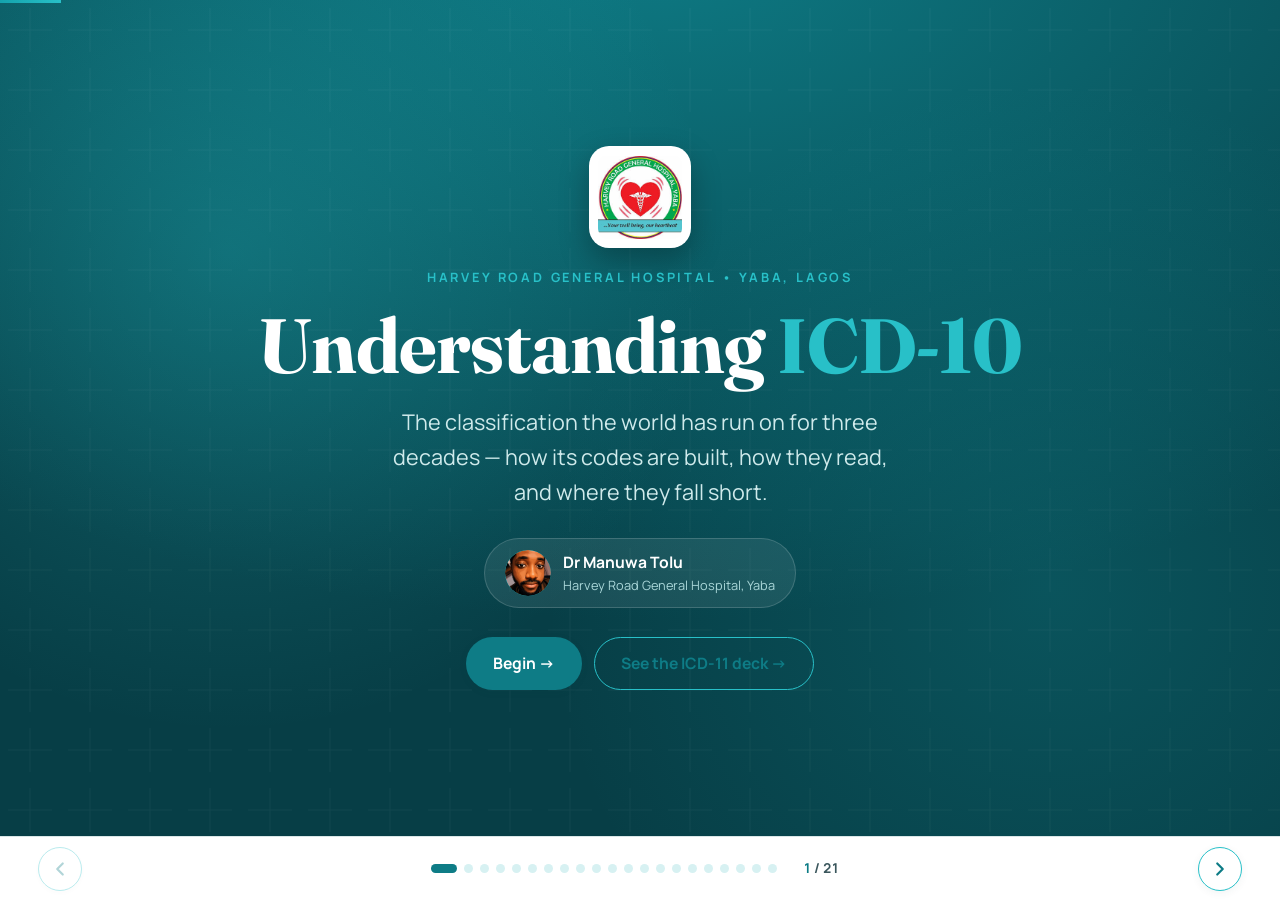
==== commit d711f04c: "ICD-10 deck: review revisions - Prescribing demo: example is now 'tabs pcm 1g tds x 5/7' — a single " ====
--- a/icd10/index.html
+++ b/icd10/index.html
@@ -11,7 +11,7 @@
   <link rel="preconnect" href="https://fonts.gstatic.com" crossorigin />
   <link href="https://fonts.googleapis.com/css2?family=Manrope:wght@400;500;600;700;800&family=Fraunces:opsz,wght@9..144,500;9..144,600;9..144,700&display=swap" rel="stylesheet" />
   <link rel="stylesheet" href="../assets/css/styles.css?v=20260629a" />
-  <link rel="stylesheet" href="../assets/css/icd10.css?v=20260630b" />
+  <link rel="stylesheet" href="../assets/css/icd10.css?v=20260630e" />
 </head>
 <body>
 
@@ -306,7 +306,6 @@
           </table>
         </div>
 
-        <p class="footnote">Chapter&nbsp;IX (circulatory) holds <code>I21</code> &mdash; our heart attack. Letters map to body systems; <code>U</code> is reserved for special purposes.</p>
       </div>
     </section>
 
@@ -350,8 +349,42 @@
       </div>
     </section>
 
+    <!-- ============ THE REAL-WORLD PROBLEM (diagnosis is dynamic) ============ -->
+    <section class="slide" id="dx-dynamic" data-title="The real-world problem">
+      <div class="slide__inner">
+        <p class="kicker">The real-world problem</p>
+        <h2>A diagnosis is not a single moment</h2>
+        <p class="lead">On the ward it <strong>changes by the hour</strong> &mdash; and we can&rsquo;t let coding slow down care.</p>
+
+        <div class="grid grid-2">
+          <div class="card">
+            <div class="card__icon">⏱️</div>
+            <h3>Fast at the point of care</h3>
+            <p>A clerking has several problems at once. Capturing them must take seconds, not minutes &mdash; or clinicians simply won&rsquo;t do it.</p>
+          </div>
+          <div class="card">
+            <div class="card__icon">🔄</div>
+            <h3>It evolves</h3>
+            <p>&ldquo;Query sepsis&rdquo; becomes confirmed; hypertension goes from uncontrolled to stable. The record has to move with the patient.</p>
+          </div>
+          <div class="card">
+            <div class="card__icon">🩺</div>
+            <h3>Diagnosis ≠ assessment</h3>
+            <p>&ldquo;Stable&rdquo;, &ldquo;improving&rdquo;, &ldquo;for review&rdquo; are <em>assessments</em> of a known problem &mdash; not diagnoses, and not ICD codes.</p>
+          </div>
+          <div class="card">
+            <div class="card__icon">🧾</div>
+            <h3>Our EMR today</h3>
+            <p>Has a single <strong>Diagnosis</strong> field. There is nowhere to record the day-to-day <strong>assessment</strong> &mdash; so nuance is lost or jammed into the wrong box.</p>
+          </div>
+        </div>
+
+        <div class="callout">The fix is two fields, not one: a coded <strong>Diagnosis</strong> <em>and</em> a free <strong>Assessment / clinical course</strong> beside it.</div>
+      </div>
+    </section>
+
     <!-- ============ THE FIX: WRITE FREELY, PICK THE CODE (demo) ============ -->
-    <section class="slide" id="dx-pills" data-title="Write freely, pick the code">
+    <section class="slide slide--tint" id="dx-pills" data-title="Write freely, pick the code">
       <div class="slide__inner slide__inner--wide">
         <p class="kicker">A better way</p>
         <h2>Write it your way &mdash; code it anyway</h2>
@@ -391,6 +424,41 @@
       </div>
     </section>
 
+    <!-- ============ WON'T CAREFUL CODING SLOW US DOWN? ============ -->
+    <section class="slide" id="efficiency" data-title="Won't this slow us down?">
+      <div class="slide__inner">
+        <p class="kicker">The honest trade-off</p>
+        <h2>&ldquo;Won&rsquo;t careful coding slow us down?&rdquo;</h2>
+        <p class="lead">Coding one diagnosis well costs a few extra seconds. The win comes when the <strong>same</strong> pattern &mdash; natural language plus confirmation pills &mdash; runs the <strong>whole</strong> encounter.</p>
+
+        <div class="grid grid-3">
+          <div class="card">
+            <div class="card__icon">🩺</div>
+            <h3>Diagnosis</h3>
+            <p>Type it, tap the ICD-10 code pill. Coded as you think &mdash; without leaving the note.</p>
+          </div>
+          <div class="card">
+            <div class="card__icon">💊</div>
+            <h3>Prescriptions</h3>
+            <p>Type the order, tap to confirm &mdash; it syncs straight to the <strong>pharmacy</strong>. No second screen, no tick-boxes.</p>
+          </div>
+          <div class="card">
+            <div class="card__icon">🧪</div>
+            <h3>Investigations</h3>
+            <p>Type the tests, tap to confirm &mdash; synced to the <strong>lab</strong>. One field, not a form.</p>
+          </div>
+        </div>
+
+        <div class="stat-row">
+          <div class="stat"><span class="stat__num">5 → 1</span><span class="stat__label">steps to send a medication</span></div>
+          <div class="stat"><span class="stat__num">3&ndash;5&times;</span><span class="stat__label">faster overall workflow</span></div>
+          <div class="stat"><span class="stat__num">1</span><span class="stat__label">screen for the whole visit</span></div>
+        </div>
+
+        <div class="callout">Today our EMR needs <strong>five steps</strong> just to send one drug to the pharmacy. With natural-language orders and confirmation pills that sync to the pharmacy and lab databases, that becomes <strong>type &rarr; tap</strong>.</div>
+      </div>
+    </section>
+
     <!-- ============ FASTER EVERYWHERE: PRESCRIBING DEMO ============ -->
     <section class="slide slide--tint" id="faster-rx" data-title="Faster everywhere">
       <div class="slide__inner">
@@ -409,24 +477,19 @@
 
           <ul class="rx__suggestions" id="a10rxSuggestions">
             <li data-rx="1">
-              <span class="rx__pillmain"><code>AUG</code> Amoxicillin/clavulanate 625 mg tablet</span>
-              <span class="rx__pillsig">PO &middot; TDS &middot; 7 days &middot; 21 tabs</span>
-              <span class="rx__tick">✓</span>
-            </li>
-            <li data-rx="2">
               <span class="rx__pillmain"><code>PCM</code> Paracetamol 1 g tablet</span>
-              <span class="rx__pillsig">PO &middot; QDS PRN &middot; 5 days</span>
+              <span class="rx__pillsig">PO &middot; TDS &middot; 5 days &middot; 15 tabs</span>
               <span class="rx__tick">✓</span>
             </li>
           </ul>
 
           <div class="rx__synced" id="a10rxSynced">
-            <span class="rx__synceddot"></span> Sent to pharmacy &mdash; 2 items queued for dispensing
+            <span class="rx__synceddot"></span> Sent to pharmacy &mdash; 1 item queued for dispensing
           </div>
         </div>
 
         <button class="btn btn--ghost a10wt__replay" id="a10rxReplay" type="button">↻ Replay</button>
-        <p class="result-disclaimer">Illustration. <em>augmentin 625 tds x 7/7</em> = amoxicillin/clavulanate 625 mg three times daily for 7 days; <em>pcm 1g qds prn</em> = paracetamol 1 g four times daily as needed.</p>
+        <p class="result-disclaimer">Illustration. <em>tabs pcm 1g tds x 5/7</em> = paracetamol 1 g tablets three times daily for 5 days (15 tablets).</p>
       </div>
     </section>
 
@@ -563,7 +626,7 @@
   </nav>
 
   <script src="../assets/js/deck.js?v=20260629a"></script>
-  <script src="../assets/js/icd10-data.js?v=20260630d"></script>
-  <script src="../assets/js/icd10.js?v=20260630d"></script>
+  <script src="../assets/js/icd10-data.js?v=20260630e"></script>
+  <script src="../assets/js/icd10.js?v=20260630e"></script>
 </body>
 </html>
--- a/assets/css/icd10.css
+++ b/assets/css/icd10.css
@@ -181,8 +181,17 @@
 .a10dx__cols { display: grid; grid-template-columns: 1.1fr 1fr; gap: 1.2rem; align-items: start; }
 .a10dx__col { display: grid; gap: 0.55rem; }
 .a10dx__sub { font-size: 0.72rem; font-weight: 800; text-transform: uppercase; letter-spacing: 0.06em; color: var(--muted); }
-.a10dx__suggest { display: flex; flex-wrap: wrap; gap: 0.5rem; min-height: 86px; align-content: flex-start; }
+.a10dx__suggest { display: block; min-height: 86px; }
 .a10dx__hint { font-size: 0.9rem; color: var(--muted); margin: 0; }
+
+/* suggestions grouped by the diagnosis that was typed */
+.a10grp { margin-bottom: 0.8rem; }
+.a10grp:last-child { margin-bottom: 0; }
+.a10grp__label { display: flex; align-items: center; gap: 0.4rem; font-size: 0.7rem; font-weight: 800; text-transform: uppercase; letter-spacing: 0.04em; color: var(--teal-700); margin-bottom: 0.4rem; }
+.a10grp__label::before { content: ""; width: 7px; height: 7px; border-radius: 2px; background: var(--teal-500); flex: none; }
+.a10grp__label .a10grp__count { color: var(--muted); font-weight: 700; letter-spacing: 0; text-transform: none; }
+.a10grp__pills { display: flex; flex-wrap: wrap; gap: 0.45rem; }
+.a10grp__none { font-size: 0.82rem; color: var(--muted); }
 
 .a10pill { display: inline-flex; align-items: center; gap: 0.5rem; background: #fff; border: 1px solid var(--line); border-radius: 999px; padding: 0.4rem 0.5rem 0.4rem 0.55rem; cursor: pointer; box-shadow: var(--shadow-sm); transition: border-color 0.15s, background 0.15s, transform 0.12s; animation: a10-pillpop 0.35s ease both; }
 .a10pill:hover { border-color: var(--teal-400, var(--teal-300)); transform: translateY(-1px); }
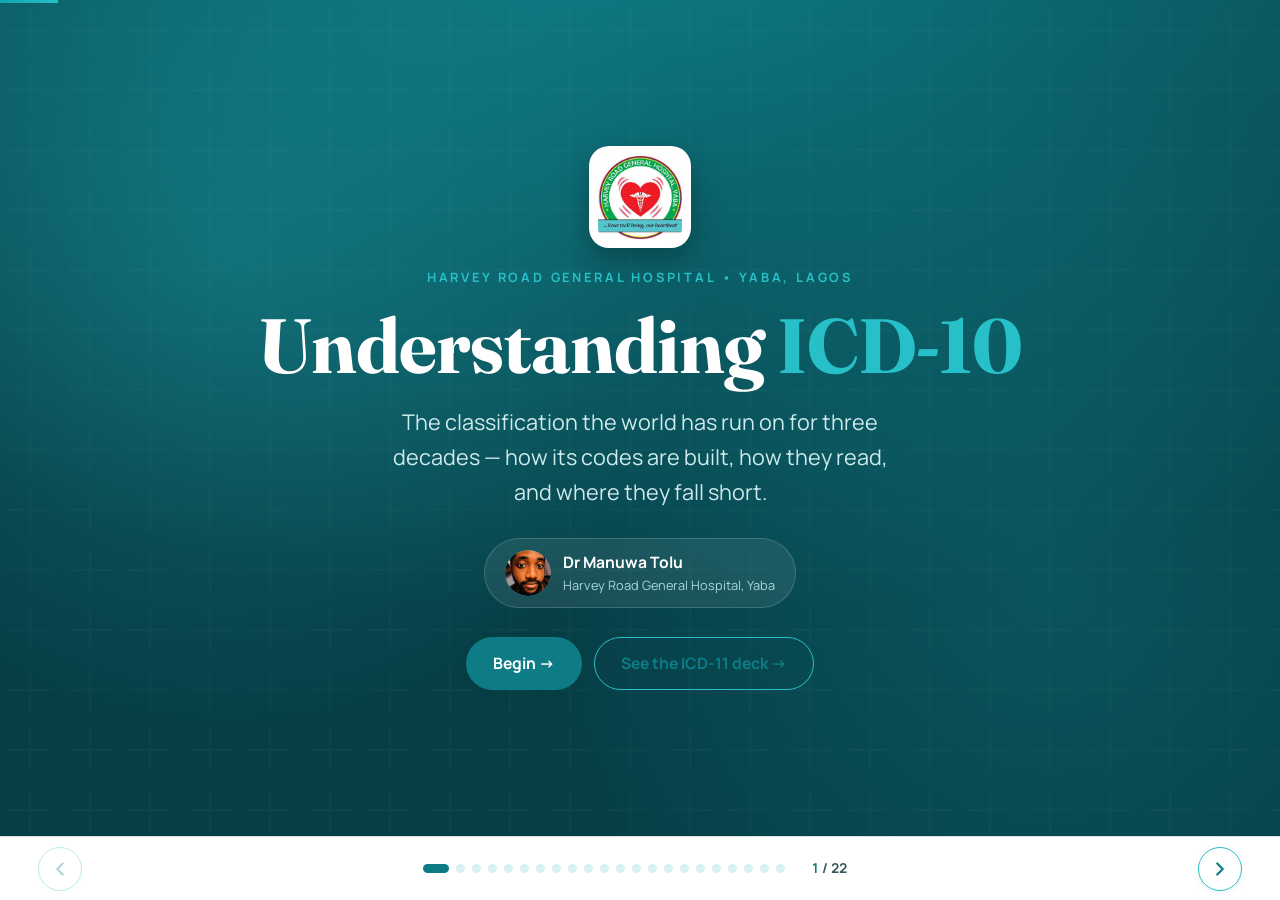
==== commit 6af0917a: "ICD-10 deck: add conclusion slide + 'code isn't the whole story' friction - Add a short Conclusion s" ====
--- a/icd10/index.html
+++ b/icd10/index.html
@@ -11,7 +11,7 @@
   <link rel="preconnect" href="https://fonts.gstatic.com" crossorigin />
   <link href="https://fonts.googleapis.com/css2?family=Manrope:wght@400;500;600;700;800&family=Fraunces:opsz,wght@9..144,500;9..144,600;9..144,700&display=swap" rel="stylesheet" />
   <link rel="stylesheet" href="../assets/css/styles.css?v=20260629a" />
-  <link rel="stylesheet" href="../assets/css/icd10.css?v=20260630e" />
+  <link rel="stylesheet" href="../assets/css/icd10.css?v=20260630f" />
 </head>
 <body>
 
@@ -337,12 +337,13 @@
       <div class="slide__inner">
         <p class="kicker">The real-world friction</p>
         <h2>Why coding is stressful with our EMR</h2>
-        <p class="lead">The classification is sound &mdash; but day to day, three things get in the way.</p>
-
-        <div class="grid grid-3 a10lim">
+        <p class="lead">The classification is sound &mdash; but day to day, four things get in the way.</p>
+
+        <div class="grid grid-2 a10lim">
           <div class="card" style="--i:1"><div class="card__icon">⌨️</div><h3>The search barely works</h3><p>Our EMR&rsquo;s ICD field is sluggish &mdash; it often doesn&rsquo;t register what you type, so you give up and free-type the diagnosis instead.</p></div>
           <div class="card" style="--i:2"><div class="card__icon">📶</div><h3>It chokes on our internet</h3><p>The lookup leans on connectivity we don&rsquo;t reliably have; on a slow day the code list simply won&rsquo;t load.</p></div>
           <div class="card" style="--i:3"><div class="card__icon">🔤</div><h3>ICD&rsquo;s words aren&rsquo;t our words</h3><p>You want to write <em>otomycosis</em> &mdash; but the pick-list has no entry, so you reword it as <em>chronic otitis externa</em> and the real picture is lost.</p></div>
+          <div class="card" style="--i:4"><div class="card__icon">📖</div><h3>A code isn&rsquo;t the whole story</h3><p>A diagnosis carries context a single code can&rsquo;t hold. You want to record <em>unbooked G2P1 with severe pre-eclampsia</em> &mdash; but the field only offers <em>pre-eclampsia&nbsp;(O14.1)</em>, and the booking status, gravidity and parity are lost.</p></div>
         </div>
 
         <div class="callout">So clinicians abandon the code field altogether &mdash; and the diagnosis never becomes data.</div>
@@ -477,19 +478,28 @@
 
           <ul class="rx__suggestions" id="a10rxSuggestions">
             <li data-rx="1">
+              <span class="rx__pillmain"><code>AST</code> Astyfer capsule (haematinic)</span>
+              <span class="rx__pillsig">PO &middot; BD &middot; 2 weeks &middot; 28 caps</span>
+              <span class="rx__tick">✓</span>
+            </li>
+            <li data-rx="2">
               <span class="rx__pillmain"><code>PCM</code> Paracetamol 1 g tablet</span>
               <span class="rx__pillsig">PO &middot; TDS &middot; 5 days &middot; 15 tabs</span>
               <span class="rx__tick">✓</span>
             </li>
+            <li data-rx="3">
+              <span class="rx__pillmain"><code>CAN</code> Candesartan 16 mg tablet</span>
+              <span class="rx__pillsig">PO &middot; daily &middot; 1 month &middot; 30 tabs</span>
+              <span class="rx__tick">✓</span>
+            </li>
           </ul>
 
           <div class="rx__synced" id="a10rxSynced">
-            <span class="rx__synceddot"></span> Sent to pharmacy &mdash; 1 item queued for dispensing
+            <span class="rx__synceddot"></span> Sent to pharmacy &mdash; 3 items queued for dispensing
           </div>
         </div>
 
         <button class="btn btn--ghost a10wt__replay" id="a10rxReplay" type="button">↻ Replay</button>
-        <p class="result-disclaimer">Illustration. <em>tabs pcm 1g tds x 5/7</em> = paracetamol 1 g tablets three times daily for 5 days (15 tablets).</p>
       </div>
     </section>
 
@@ -568,6 +578,23 @@
       </div>
     </section>
 
+    <!-- ============ CONCLUSION ============ -->
+    <section class="slide slide--tint" id="conclusion" data-title="Conclusion">
+      <div class="slide__inner">
+        <p class="kicker">The takeaway</p>
+        <h2>Where this leaves us</h2>
+        <p class="lead">ICD-10 turns every diagnosis into data the whole system can use &mdash; and it isn&rsquo;t going away tomorrow.</p>
+
+        <ul class="feature-list feature-list--lg">
+          <li><strong>Coding is worth the few seconds</strong> &mdash; it is what makes a note countable, billable and comparable.</li>
+          <li><strong>The friction is our EMR, not the classification</strong> &mdash; a search that barely works, and a single field that flattens the whole clinical story.</li>
+          <li><strong>The fix is a better workflow</strong> &mdash; write the assessment as you mean it, keep it verbatim, and pick suggested ICD-10 pills. The same pattern speeds prescribing; ICD-11 is the natural next step.</li>
+        </ul>
+
+        <div class="callout">Keep the doctor&rsquo;s words. Add the code. Lose neither.</div>
+      </div>
+    </section>
+
     <!-- ============ REFERENCES ============ -->
     <section class="slide" id="references" data-title="References">
       <div class="slide__inner">
@@ -626,7 +653,7 @@
   </nav>
 
   <script src="../assets/js/deck.js?v=20260629a"></script>
-  <script src="../assets/js/icd10-data.js?v=20260630e"></script>
-  <script src="../assets/js/icd10.js?v=20260630e"></script>
+  <script src="../assets/js/icd10-data.js?v=20260630g"></script>
+  <script src="../assets/js/icd10.js?v=20260630f"></script>
 </body>
 </html>
--- a/assets/css/icd10.css
+++ b/assets/css/icd10.css
@@ -105,6 +105,11 @@
 #reading.slide.is-active .a10chip:nth-child(5) { animation-delay: 1.3s; }
 .a10wt__replay { display: block; margin: 0 auto; }
 
+/* prescribing demo — third confirmation pill (shared CSS only covers 1 & 2) */
+.rx.show-suggestions .rx__suggestions li[data-rx="3"] { transition-delay: 0.24s; }
+.rx.pick-3 .rx__suggestions li[data-rx="3"] { border-color: var(--teal-500); background: var(--teal-50); }
+.rx.pick-3 .rx__suggestions li[data-rx="3"] .rx__tick { background: var(--green); color: #fff; border-color: var(--green); }
+
 /* =========================================================
    DAGGER & ASTERISK — dual-coding cards
    ========================================================= */
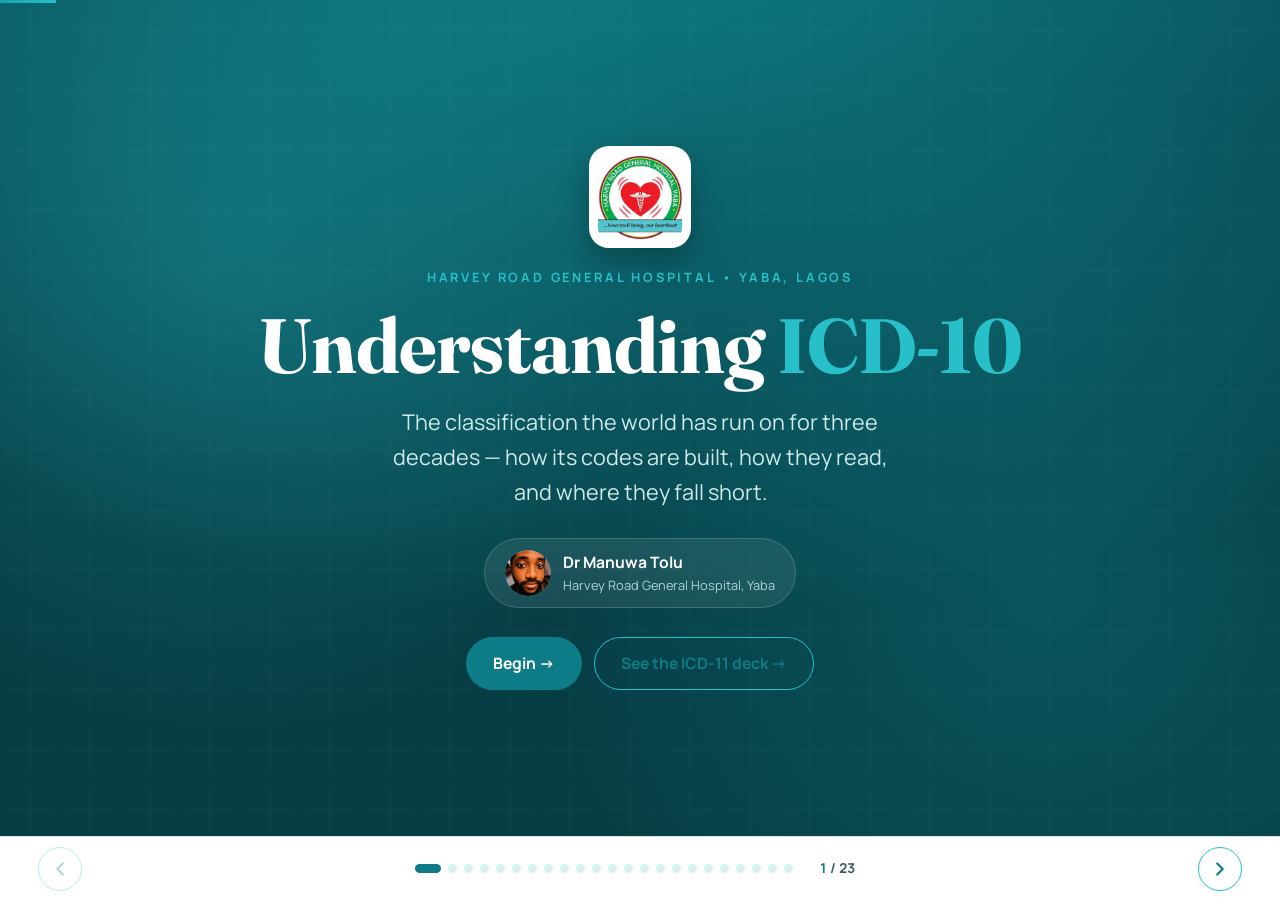
==== commit 96c0901b: "ICD-10: add 'How can we improve on the current model?' scene slide A one-shot animated slide inserte" ====
--- a/icd10/index.html
+++ b/icd10/index.html
@@ -11,7 +11,7 @@
   <link rel="preconnect" href="https://fonts.gstatic.com" crossorigin />
   <link href="https://fonts.googleapis.com/css2?family=Manrope:wght@400;500;600;700;800&family=Fraunces:opsz,wght@9..144,500;9..144,600;9..144,700&display=swap" rel="stylesheet" />
   <link rel="stylesheet" href="../assets/css/styles.css?v=20260629a" />
-  <link rel="stylesheet" href="../assets/css/icd10.css?v=20260630f" />
+  <link rel="stylesheet" href="../assets/css/icd10.css?v=20260630h" />
 </head>
 <body>
 
@@ -384,6 +384,26 @@
       </div>
     </section>
 
+    <!-- ============ HOW CAN WE IMPROVE? (cat → car → plane) ============ -->
+    <section class="slide" id="improve" data-title="How can we improve on the current model?">
+      <div class="slide__inner">
+        <p class="kicker">A change of gear</p>
+        <h2>How can we improve on the current model?</h2>
+        <p class="lead">Not by walking a little faster &mdash; by changing how we travel altogether.</p>
+
+        <div class="imp-stage" aria-hidden="true">
+          <span class="imp-cloud imp-cloud--1">☁️</span>
+          <span class="imp-cloud imp-cloud--2">☁️</span>
+          <div class="imp-ground"></div>
+          <span class="imp-actor imp-cat">🐈</span>
+          <span class="imp-actor imp-car">🚗</span>
+          <span class="imp-actor imp-plane">🛫</span>
+        </div>
+
+        <p class="imp-caption">From plodding through drop-downs to an encounter that <strong>takes off</strong>.</p>
+      </div>
+    </section>
+
     <!-- ============ THE FIX: WRITE FREELY, PICK THE CODE (demo) ============ -->
     <section class="slide slide--tint" id="dx-pills" data-title="Write freely, pick the code">
       <div class="slide__inner slide__inner--wide">
--- a/assets/css/icd10.css
+++ b/assets/css/icd10.css
@@ -111,6 +111,46 @@
 .rx.pick-3 .rx__suggestions li[data-rx="3"] .rx__tick { background: var(--green); color: #fff; border-color: var(--green); }
 
 /* =========================================================
+   "HOW CAN WE IMPROVE?" — one-shot cat → car → plane scene.
+   Plays once on slide entry (no loop); replays if re-entered.
+   ========================================================= */
+.imp-stage {
+  position: relative; width: 100%; max-width: 880px; margin: 0.5rem auto 0;
+  height: clamp(220px, 40vh, 350px); border-radius: var(--radius); overflow: hidden;
+  border: 1px solid var(--line); box-shadow: var(--shadow-sm);
+  background: linear-gradient(180deg, #e7f5fb 0%, #f2fbfb 60%, #e6f2e5 60%, #dcecda 100%);
+}
+.imp-ground { position: absolute; left: 0; right: 0; bottom: 0; height: 34%; background: linear-gradient(180deg, #e3f0e2, #d3e7d1); }
+.imp-ground::before { content: ""; position: absolute; top: 0; left: 0; right: 0; height: 3px; background: var(--teal-300); opacity: 0.55; }
+.imp-cloud { position: absolute; font-size: clamp(1.5rem, 4vw, 2.6rem); opacity: 0.9; }
+.imp-cloud--1 { top: 12%; left: 12%; } .imp-cloud--2 { top: 26%; left: 68%; }
+.imp-actor { position: absolute; bottom: 31%; left: 44%; font-size: clamp(2.6rem, 8vw, 4.4rem); line-height: 1; opacity: 0; will-change: left, transform, opacity; }
+
+.slide.is-active .imp-cat   { animation: imp-cat-run 3s linear forwards, imp-cat-bob 0.32s ease-in-out 9; }
+.slide.is-active .imp-car   { animation: imp-car 4s ease forwards; animation-delay: 3s; }
+.slide.is-active .imp-plane { animation: imp-plane 3.6s ease-in forwards; animation-delay: 5s; }
+/* id-scoped so it outranks the deck's per-child reveal stagger and stays
+   hidden until the plane takes off */
+#improve.slide.is-active .imp-caption { animation: imp-fade 0.8s ease forwards 6.7s; }
+
+@keyframes imp-cat-run { 0% { left: -14%; opacity: 0; } 8% { opacity: 1; } 82% { left: 42%; opacity: 1; } 100% { left: 50%; opacity: 0; } }
+@keyframes imp-cat-bob { 0%, 100% { transform: translateY(0) scaleX(-1); } 50% { transform: translateY(-11px) scaleX(-1); } }
+@keyframes imp-car { 0% { opacity: 0; transform: translateY(12px) scale(0.9); } 12% { opacity: 1; transform: none; } 55% { opacity: 1; transform: none; } 82% { opacity: 0; transform: translateY(-6px) scale(1.08); } 100% { opacity: 0; } }
+@keyframes imp-plane { 0% { opacity: 0; transform: translateY(8px) scale(0.82); } 25% { opacity: 1; transform: none; } 44% { opacity: 1; transform: translate(3%, -6%) rotate(2deg); } 100% { opacity: 0; transform: translate(165%, -135%) scale(0.5) rotate(10deg); } }
+@keyframes imp-fade { to { opacity: 1; } }
+
+.imp-caption { text-align: center; margin-top: 1rem; font-size: 1rem; color: var(--ink-soft); opacity: 0; }
+.imp-caption strong { color: var(--teal-700); }
+
+@media (prefers-reduced-motion: reduce) {
+  .imp-stage { height: auto; padding: 1.6rem; display: flex; align-items: center; justify-content: center; gap: clamp(1rem, 5vw, 3rem); background: var(--bg-tint); }
+  .imp-ground, .imp-cloud { display: none; }
+  .imp-actor { position: static; opacity: 1 !important; animation: none !important; font-size: clamp(2.2rem, 7vw, 3.4rem); }
+  .imp-cat { transform: scaleX(-1); }
+  .imp-caption { opacity: 1 !important; animation: none !important; }
+}
+
+/* =========================================================
    DAGGER & ASTERISK — dual-coding cards
    ========================================================= */
 .a10dual { display: flex; flex-wrap: wrap; align-items: stretch; justify-content: center; gap: 1rem; margin: 0.6rem 0 1.6rem; }
